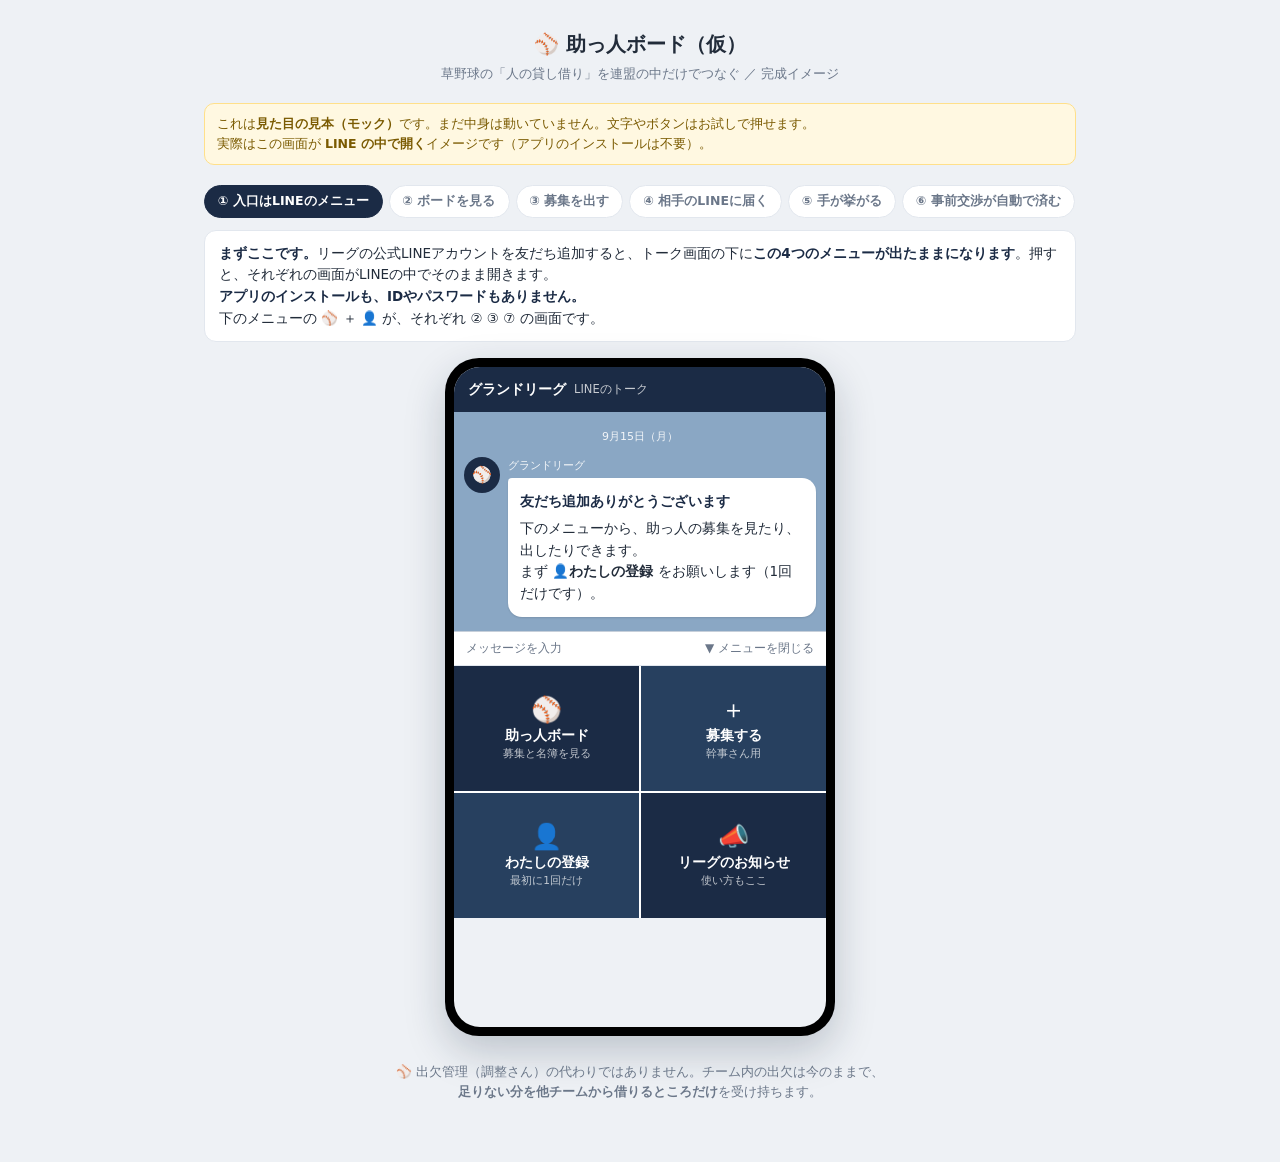
==== index.html @ d56598b9 "グランドリーグの規約と実情に合わせて全面改訂 - 守備位置をファースト・サード・レフト・ライトの4つに限定（規約 第14条）   ※ 従来は「捕手を募集」を主役にしており規約違反の例だった - 募集人" ====
<!DOCTYPE html>
<html lang="ja">
<head>
<meta charset="utf-8">
<meta name="viewport" content="width=device-width,initial-scale=1">
<title>助っ人ボード（仮）完成イメージ</title>
<style>
:root{
  --line:#06C755;
  --navy:#1b2b45;
  --ink:#222c3a;
  --sub:#6b7789;
  --bg:#eef1f5;
  --card:#ffffff;
  --edge:#e2e7ee;
  --hot:#e8590c;
  --soft:#f7f9fc;
}
*{box-sizing:border-box;-webkit-tap-highlight-color:transparent}
body{
  margin:0;background:var(--bg);color:var(--ink);
  font-family:system-ui,-apple-system,"Hiragino Kaku Gothic ProN","Yu Gothic",Meiryo,sans-serif;
  line-height:1.6;
}

/* ===== ページ枠 ===== */
.page{max-width:900px;margin:0 auto;padding:20px 14px 60px}
.head{text-align:center;margin:8px 0 18px}
.head h1{font-size:20px;margin:0 0 4px}
.head p{margin:0;font-size:13px;color:var(--sub)}
.note{
  background:#fff8e1;border:1px solid #ffe08a;border-radius:10px;
  padding:10px 12px;font-size:12.5px;color:#7a5a00;margin:0 0 18px
}

/* ===== 場面の切り替え ===== */
.steps{display:flex;gap:6px;overflow-x:auto;padding:2px 0 12px;scrollbar-width:none}
.steps::-webkit-scrollbar{display:none}
.step{
  flex:0 0 auto;border:1px solid var(--edge);background:#fff;color:var(--sub);
  border-radius:999px;padding:7px 13px;font-size:12.5px;font-weight:600;
  cursor:pointer;white-space:nowrap;font-family:inherit
}
.step.on{background:var(--navy);border-color:var(--navy);color:#fff}
.caption{
  background:#fff;border:1px solid var(--edge);border-radius:12px;
  padding:12px 14px;font-size:13.5px;margin:0 0 16px
}
.caption b{color:var(--navy)}

/* ===== スマホ枠 ===== */
.phone{
  width:100%;max-width:390px;margin:0 auto;background:#000;
  border-radius:34px;padding:9px;box-shadow:0 16px 40px rgba(20,35,60,.22)
}
.screen{
  background:var(--bg);border-radius:26px;overflow:hidden;
  height:660px;display:flex;flex-direction:column;position:relative
}
.bar{
  background:var(--navy);color:#fff;padding:11px 14px;
  font-size:14px;font-weight:700;display:flex;align-items:center;gap:8px;flex:0 0 auto
}
.bar small{font-weight:400;opacity:.75;font-size:11.5px}
.bar .xbtn{
  margin-left:auto;background:transparent;border:none;color:#fff;opacity:.85;
  font-size:17px;line-height:1;font-family:inherit;cursor:pointer;padding:2px 0 2px 6px
}
.body{flex:1;overflow-y:auto;padding:12px 12px 24px}
.panel{display:none}
.panel.on{display:block}

/* ===== 部品 ===== */
.sec{font-size:12.5px;font-weight:700;color:var(--sub);margin:16px 2px 8px;display:flex;align-items:center;gap:6px}
.sec:first-child{margin-top:2px}
.c{background:var(--card);border:1px solid var(--edge);border-radius:14px;padding:13px;margin-bottom:10px}
.c.done{opacity:.55}
.when{font-size:15px;font-weight:700;color:var(--navy)}
.where{font-size:12.5px;color:var(--sub);margin-top:1px}
.team{font-size:13.5px;font-weight:700;margin-top:8px}
.need{font-size:13px;margin-top:3px}
.need b{color:var(--hot)}
.meta{font-size:12px;color:var(--sub);margin-top:4px}
.say{font-size:12.5px;background:var(--soft);border-radius:8px;padding:7px 9px;margin-top:8px;color:#465264}
.row{display:flex;gap:7px;margin-top:11px}
.btn{
  flex:1;border:none;border-radius:10px;padding:10px;font-size:13.5px;font-weight:700;
  font-family:inherit;cursor:pointer;background:var(--line);color:#fff
}
.btn.ghost{background:#fff;border:1px solid var(--edge);color:var(--sub)}
.btn.navy{background:var(--navy);color:#fff}
.btn.wide{width:100%;flex:none}
.btn:disabled{background:#dfe4eb;color:#8c97a8;cursor:default}
.tag{
  display:inline-block;font-size:11px;font-weight:700;border-radius:999px;
  padding:2px 9px;background:#fdf0e6;color:var(--hot)
}
.tag.gray{background:#eceff3;color:var(--sub)}

/* 人のカード */
.p{display:flex;gap:10px;align-items:flex-start;background:var(--card);border:1px solid var(--edge);border-radius:14px;padding:12px;margin-bottom:8px}
.ico{flex:0 0 38px;height:38px;border-radius:50%;background:#dde4ee;color:var(--navy);display:flex;align-items:center;justify-content:center;font-size:15px;font-weight:700}
.pinfo{flex:1;min-width:0}
.pname{font-size:14px;font-weight:700}
.pname span{font-size:11.5px;font-weight:400;color:var(--sub);margin-left:5px}
.pspec{font-size:12px;color:var(--sub);margin-top:2px}
.pfree{font-size:12.5px;margin-top:6px;display:flex;align-items:center;gap:8px;flex-wrap:wrap}
.ok{color:#14803c;font-weight:700}
.ng{color:#c0392b;font-weight:700}
.un{color:var(--sub)}
.mini{border:1px solid var(--edge);background:#fff;border-radius:8px;padding:5px 10px;font-size:12px;font-weight:700;color:var(--navy);font-family:inherit;cursor:pointer}
.badge{font-size:11px;background:#eef6ff;color:#1c5fa8;border-radius:999px;padding:2px 8px;font-weight:700}

/* フォーム */
.f{background:var(--card);border:1px solid var(--edge);border-radius:14px;padding:14px;margin-bottom:10px}
.lab{font-size:12px;font-weight:700;color:var(--sub);margin:12px 0 5px}
.lab:first-child{margin-top:0}
select,input[type=text]{
  width:100%;padding:9px 10px;border:1px solid var(--edge);border-radius:9px;
  font-size:14px;font-family:inherit;background:#fff;color:var(--ink)
}
.chips{display:flex;flex-wrap:wrap;gap:6px}
.chip{
  border:1px solid var(--edge);background:#fff;border-radius:999px;padding:6px 12px;
  font-size:12.5px;font-family:inherit;cursor:pointer;color:var(--sub);font-weight:600
}
.chip.on{background:#e7f7ee;border-color:var(--line);color:#0a7a3d}
.two{display:flex;gap:8px}
.two>div{flex:1}
.hint{
  background:#e7f7ee;border:1px solid #b6e6cc;border-radius:10px;
  padding:11px 12px;font-size:13px;text-align:center;font-weight:700;color:#0a7a3d;margin-bottom:10px
}
.hint.warn{background:#fff1f0;border-color:#f5c2c0;color:#b0342f}

/* LINEトーク風 */
.talk{background:#8aa7c4;min-height:100%;padding:12px 10px}
.tday{text-align:center;font-size:11px;color:#fff;opacity:.9;margin:4px 0 12px}
.msg{display:flex;gap:8px;margin-bottom:14px;align-items:flex-start}
.msg>div:not(.oa):not(.bub){flex:1;min-width:0}
.oa{flex:0 0 36px;height:36px;border-radius:50%;background:var(--navy);color:#fff;display:flex;align-items:center;justify-content:center;font-size:16px}
.bub{
  background:#fff;border-radius:4px 14px 14px 14px;padding:12px;max-width:100%;
  font-size:13.5px;box-shadow:0 1px 2px rgba(0,0,0,.12)
}
.me .bub{max-width:72%}
.bub .bt{font-weight:700;color:var(--navy);font-size:14px;margin-bottom:6px}
.bub .bl{font-size:12.5px;color:#556}
.bub hr{border:none;border-top:1px solid var(--edge);margin:10px -12px}
.bub .acts{display:flex;gap:6px}
.bub .acts button{
  flex:1;border:1px solid var(--edge);background:#fff;border-radius:8px;padding:8px 4px;
  font-size:12px;font-weight:700;color:var(--line);font-family:inherit;cursor:pointer;
  white-space:nowrap
}
.sender{font-size:11px;color:#fff;opacity:.9;margin-bottom:3px}
.me{justify-content:flex-end}
.me .bub{background:#8de055;border-radius:14px 4px 14px 14px}

/* LINEのメニュー（リッチメニュー） */
.rmwrap{display:flex;flex-direction:column;min-height:100%}
.rmwrap .top{flex:1;padding:12px 10px 0}
.rm{flex:0 0 auto;background:#fff;border-top:1px solid #c6cfda}
.rmbar{display:flex;align-items:center;gap:8px;padding:7px 12px;font-size:12px;color:var(--sub);border-bottom:1px solid var(--edge)}
.rmbar b{flex:1;font-weight:400}
.rmgrid{display:grid;grid-template-columns:1fr 1fr;height:252px;gap:2px;background:#fff}
.rmc{
  background:var(--navy);color:#fff;border:none;cursor:pointer;font-family:inherit;
  display:flex;flex-direction:column;align-items:center;justify-content:center;gap:2px
}
.rmc:nth-child(2),.rmc:nth-child(3){background:#27405f}
.rmc .e{font-size:25px;line-height:1.2}
.rmc b{font-size:13.5px}
.rmc small{font-size:10.5px;opacity:.72}

/* 確定カード */
.fix{background:#fff;border:2px solid var(--line);border-radius:14px;padding:14px;margin-bottom:10px}
.fix .ft{font-size:14px;font-weight:700;color:#0a7a3d;margin-bottom:8px}
.kv{display:flex;font-size:13px;padding:5px 0;border-top:1px solid var(--edge)}
.kv:first-of-type{border-top:none}
.kv b{flex:0 0 78px;color:var(--sub);font-weight:600;font-size:12.5px}

.foot{max-width:640px;margin:26px auto 0;font-size:12.5px;color:var(--sub);text-align:center}

/* ===== 画像書き出し用（?flat=1&s=N） ===== */
body.flat .steps,body.flat .note{display:none}
body.flat .page{max-width:440px;padding:16px 14px 18px}
body.flat .head{margin:0 0 12px}
body.flat .head h1{font-size:18px}
body.flat .screen{height:auto}
body.flat .body{overflow:visible}
body.flat .talk{min-height:560px}
body.flat .caption{margin-bottom:14px}
body.flat .foot{margin-top:18px;font-size:11.5px}
.shotttl{
  font-size:15px;font-weight:700;color:var(--navy);
  margin:0 0 8px;display:flex;align-items:center;justify-content:space-between;gap:8px
}
.shotttl span{font-size:11.5px;font-weight:600;color:var(--sub);white-space:nowrap}
.shot{margin:0 0 30px}

/* ===== PDF用（?flat=1&all=1 を印刷） ===== */
@media print{
  @page{size:134mm 545mm;margin:7mm}
  body{background:#fff}
  .steps,.note{display:none}
  .shot{margin:0;page-break-after:always;break-after:page}
  .shot:last-child{page-break-after:auto;break-after:auto}
  .phone{box-shadow:none}
}
</style>
</head>
<body>
<div class="page">

  <div class="head">
    <h1>⚾ 助っ人ボード（仮）</h1>
    <p>草野球の「人の貸し借り」を連盟の中だけでつなぐ ／ 完成イメージ</p>
  </div>

  <div class="note">
    これは<b>見た目の見本（モック）</b>です。まだ中身は動いていません。文字やボタンはお試しで押せます。<br>
    実際はこの画面が <b>LINE の中で開く</b>イメージです（アプリのインストールは不要）。
  </div>

  <div class="steps" id="steps"></div>
  <div class="caption" id="caption"></div>

  <div class="phone">
    <div class="screen">
      <div class="bar" id="bar"></div>
      <div class="body" id="body">

        <!-- ===== 入口＝公式アカウントのメニュー ===== -->
        <div class="panel" id="p-menu">
          <div class="talk rmwrap" style="padding:0">
            <div class="top">
              <div class="tday">9月15日（月）</div>
              <div class="msg">
                <div class="oa">⚾</div>
                <div>
                  <div class="sender">グランドリーグ</div>
                  <div class="bub">
                    <div class="bt">友だち追加ありがとうございます</div>
                    <div>下のメニューから、助っ人の募集を見たり、出したりできます。<br>
                    まず <b>👤わたしの登録</b> をお願いします（1回だけです）。</div>
                  </div>
                </div>
              </div>
            </div>
            <div class="rm">
              <div class="rmbar"><b>メッセージを入力</b><span>▼ メニューを閉じる</span></div>
              <div class="rmgrid">
                <button class="rmc" onclick="show(1)">
                  <span class="e">⚾</span><b>助っ人ボード</b><small>募集と名簿を見る</small>
                </button>
                <button class="rmc" onclick="show(2)">
                  <span class="e">＋</span><b>募集する</b><small>幹事さん用</small>
                </button>
                <button class="rmc" onclick="show(6)">
                  <span class="e">👤</span><b>わたしの登録</b><small>最初に1回だけ</small>
                </button>
                <button class="rmc" onclick="alert('（見本）リーグからのお知らせや使い方が開きます')">
                  <span class="e">📣</span><b>リーグのお知らせ</b><small>使い方もここ</small>
                </button>
              </div>
            </div>
          </div>
        </div>

        <!-- ===== 相手のLINEに届く ===== -->
        <div class="panel" id="p-notify">
          <div class="talk">
            <div class="tday">9月17日（水）</div>

            <div class="msg">
              <div class="oa">⚾</div>
              <div>
                <div class="sender">グランドリーグ</div>
                <div class="bub">
                  <div class="bt">助っ人の募集が届きました</div>
                  <div>9/20(日) 9:00 ／ 竜王公園<br>
                  <b>かもめクラブ</b> が あと2人<br>
                  守備位置：サード・ライト</div>
                  <div class="bl" style="margin-top:6px">参加費なし／道具お貸しします<br>この日、西風ベアーズは試合がありません</div>
                  <hr>
                  <div class="acts">
                    <button onclick="raise(this)">行けます</button>
                    <button onclick="reject(this)">その日は無理</button>
                  </div>
                </div>
              </div>
            </div>

            <div class="msg me">
              <div class="bub">行けます！</div>
            </div>

            <div class="msg">
              <div class="oa">⚾</div>
              <div>
                <div class="sender">グランドリーグ</div>
                <div class="bub">
                  <div class="bt">✅ 出番が決まりました</div>
                  <div>9/20(日) かもめクラブ<br>集合 8:30 ／ 竜王公園<br>守備位置：サード</div>
                  <div class="bl" style="margin-top:6px">連絡先：かもめクラブ 田中さん<br>090-xxxx-xxxx</div>
                  <div class="bl" style="margin-top:6px">※ 所属チーム（西風ベアーズ）の代表にも、事前交渉の連絡が届いています</div>
                </div>
              </div>
            </div>

          </div>
        </div>

        <!-- ===== ② ボードを見る ===== -->
        <div class="panel" id="p-board">
          <div class="sec">🔴 いま募集中（3件）</div>

          <div class="c">
            <div class="when">9/20(日) 9:00 <span style="font-size:12px;color:var(--sub);font-weight:400">集合 8:30</span></div>
            <div class="where">竜王公園</div>
            <div class="team">かもめクラブ</div>
            <div class="need">あと <b>2人</b> サード ・ ライト</div>
            <div class="meta">参加費なし ／ 道具お貸しします ／ 誰でも歓迎</div>
            <div class="say">「初心者歓迎です、わいわい楽しくやってます」</div>
            <div class="row">
              <button class="btn" onclick="raise(this)">行けます</button>
              <button class="btn ghost" onclick="reject(this)">無理です</button>
            </div>
          </div>

          <div class="c">
            <div class="when">9/21(月祝) 13:00 <span style="font-size:12px;color:var(--sub);font-weight:400">集合 12:30</span></div>
            <div class="where">中電南原研修センター野球場</div>
            <div class="team">宇品ウィンズ</div>
            <div class="need">あと <b>1人</b> ファースト</div>
            <div class="meta">参加費 500円（球代） ／ 道具はご持参ください</div>
            <div class="row">
              <button class="btn" onclick="raise(this)">行けます</button>
              <button class="btn ghost" onclick="reject(this)">無理です</button>
            </div>
          </div>

          <div class="c done">
            <div class="when">9/27(土) 10:00</div>
            <div class="where">サンブレイズボールパーク</div>
            <div class="team">安佐クラブ <span class="tag gray">集まりました</span></div>
          </div>

          <div class="sec">📅 9/20(日) のリーグ日程</div>
          <div class="c" style="padding:12px">
            <div style="display:flex;gap:8px;text-align:center">
              <div style="flex:1">
                <div style="font-size:22px;font-weight:700;color:var(--sub)">8</div>
                <div style="font-size:11.5px;color:var(--sub)">試合があるチーム</div>
              </div>
              <div style="flex:1;border-left:1px solid var(--edge)">
                <div style="font-size:22px;font-weight:700;color:#14803c">40</div>
                <div style="font-size:11.5px;color:var(--sub)">試合が無いチーム</div>
              </div>
            </div>
            <div style="font-size:12px;color:var(--sub);margin-top:9px;padding-top:9px;border-top:1px solid var(--edge)">
              リーグの日程表から自動で出しています（誰も入力していません）。<br>
              <b>試合が無いチームの選手に優先して通知されます。</b>
            </div>
          </div>

          <div class="sec">👥 助っ人OKの人（8人）</div>
          <div class="c" style="padding:11px">
            <div class="two" style="gap:6px">
              <div>
                <select id="fDate" onchange="drawPeople()">
                  <option value="2026-09-20">9/20(日) で絞る</option>
                  <option value="2026-09-21">9/21(月祝) で絞る</option>
                  <option value="">日にちで絞らない</option>
                </select>
              </div>
              <div>
                <select id="fPos" onchange="drawPeople()">
                  <option value="">守備位置</option>
                  <option>ファースト</option><option>サード</option>
                  <option>レフト</option><option>ライト</option>
                </select>
              </div>
            </div>
            <div style="margin-top:6px">
              <select id="fArea" onchange="drawPeople()">
                <option value="">エリアで絞らない</option>
                <option>広島市内</option><option>東広島</option><option>北広島</option>
              </select>
            </div>
          </div>
          <div id="people"></div>
        </div>

        <!-- ===== ③ 募集を出す ===== -->
        <div class="panel" id="p-new">
          <div class="f">
            <div class="lab">日にち</div>
            <select id="nDate" onchange="countTargets()">
              <option value="2026-09-20">9/20(日)</option>
              <option value="2026-09-21">9/21(月祝)</option>
              <option value="2026-09-26">9/26(土)</option>
            </select>
            <div class="two">
              <div><div class="lab">試合開始</div><select><option>9:00</option><option>13:00</option></select></div>
              <div><div class="lab">集合</div><select><option>8:30</option><option>12:30</option></select></div>
            </div>
            <div class="lab">場所</div>
            <input type="text" value="竜王公園">
            <div class="lab">何人ほしい　<span style="color:var(--hot)">※同時出場は最大4名（規約 第15条）</span></div>
            <select><option>1人</option><option selected>2人</option><option>3人</option><option>4人</option></select>

            <div class="lab">ほしい守備位置　<span style="color:var(--hot)">※助っ人はこの4つだけ（規約 第14条）</span></div>
            <div class="chips" id="nPos">
              <button class="chip on" data-v="どこでも" onclick="tog(this)">この4つならどこでも</button>
              <button class="chip on" data-v="サード" onclick="tog(this)">サード</button>
              <button class="chip on" data-v="ライト" onclick="tog(this)">ライト</button>
              <button class="chip" data-v="ファースト" onclick="tog(this)">ファースト</button>
              <button class="chip" data-v="レフト" onclick="tog(this)">レフト</button>
            </div>
            <div style="font-size:11.5px;color:var(--sub);margin-top:6px">
              投手・捕手・セカンド・ショート・センターは、助っ人が就けないため選べません。
            </div>

            <div class="lab">レベル</div>
            <div class="chips" id="nLv">
              <button class="chip on" data-v="誰でも" onclick="one(this)">誰でも歓迎</button>
              <button class="chip" data-v="経験者" onclick="one(this)">経験者がいい</button>
            </div>

            <div class="lab">来てほしいエリア</div>
            <div class="chips" id="nArea">
              <button class="chip on" data-v="広島市内" onclick="tog(this)">広島市内</button>
              <button class="chip" data-v="東広島" onclick="tog(this)">東広島</button>
              <button class="chip" data-v="北広島" onclick="tog(this)">北広島</button>
            </div>

            <div class="lab">参加費</div>
            <div class="chips">
              <button class="chip on" onclick="one(this)">なし</button>
              <button class="chip" onclick="one(this)">500円</button>
              <button class="chip" onclick="one(this)">1,000円</button>
            </div>

            <div class="lab">道具</div>
            <div class="chips">
              <button class="chip on" onclick="one(this)">お貸しできます</button>
              <button class="chip" onclick="one(this)">ご持参ください</button>
            </div>

            <div class="lab">ひとこと（任意）</div>
            <input type="text" value="初心者歓迎です、わいわい楽しくやってます">
          </div>

          <div class="hint" id="targets">この条件に合う 6人 に通知されます</div>
          <div style="font-size:11.5px;color:var(--sub);text-align:center;margin:-4px 0 10px">
            リーグ日程表を見て、<b>その日に自分のチームの試合がある人は自動で除いています</b>
          </div>
          <button class="btn navy wide" onclick="alert('（見本）ここで募集が出て、条件に合う人にLINEが届きます')">この内容で募集する</button>
        </div>

        <!-- ===== ④ 手が挙がる ===== -->
        <div class="panel" id="p-manage">
          <div class="c">
            <div class="when">9/20(日) 9:00</div>
            <div class="where">竜王公園 ／ 集合 8:30</div>
            <div class="team">かもめクラブ <span class="tag">あと1人</span></div>
            <div class="meta">水 20:00 に募集 ／ 6人に通知 → 手が挙がった 2人・無理 1人</div>
          </div>

          <div class="c" style="padding:12px">
            <div style="font-size:12.5px;font-weight:700;margin-bottom:8px">規約の上限（第13条）</div>
            <div style="display:flex;gap:8px;text-align:center">
              <div style="flex:1">
                <div style="font-size:19px;font-weight:700;color:var(--navy)">1 <span style="font-size:12px;color:var(--sub)">/ 4名</span></div>
                <div style="font-size:11px;color:var(--sub)">リーグ内の選手</div>
              </div>
              <div style="flex:1;border-left:1px solid var(--edge)">
                <div style="font-size:19px;font-weight:700;color:var(--navy)">0 <span style="font-size:12px;color:var(--sub)">/ 2名</span></div>
                <div style="font-size:11px;color:var(--sub)">リーグ外の人</div>
              </div>
            </div>
          </div>

          <div class="sec">✋ 手が挙がった人</div>

          <div class="p">
            <div class="ico" style="background:#d6f2e0;color:#0a7a3d">✓</div>
            <div class="pinfo">
              <div class="pname">ゴロー <span>西風ベアーズ 所属</span></div>
              <div class="pspec">ファースト・サード ／ 経験者 ／ 広島市内</div>
              <div class="pfree"><span class="badge">助っ人 5回</span><span class="ok">確定しました</span></div>
              <div style="font-size:11.5px;color:#0a7a3d;margin-top:5px">
                西風ベアーズの代表に事前交渉の連絡ずみ → <b>了解</b>
              </div>
            </div>
          </div>

          <div class="p">
            <div class="ico">マ</div>
            <div class="pinfo">
              <div class="pname">マツ <span>無所属（リーグ外）</span></div>
              <div class="pspec">レフト ／ 初心者 ／ 広島市内のみ</div>
              <div class="pfree"><span class="badge">助っ人 1回</span></div>
              <div style="font-size:11.5px;color:var(--sub);margin-top:5px">
                リーグ外の人なので、事前交渉は要りません
              </div>
              <div class="row">
                <button class="btn" onclick="ask(this)">この人にお願いする</button>
                <button class="btn ghost" style="flex:0 0 90px" onclick="pass(this)">見送る</button>
              </div>
            </div>
          </div>

          <div class="sec">試合のあとに</div>
          <div class="c">
            <div style="font-size:13px;color:var(--sub)">来てくれた人に「ありがとう」を記録します。この回数がその人のカードに出ます。</div>
            <div class="row">
              <button class="btn navy" onclick="alert('（見本）ゴローさんの助っ人回数が 6回 になります')">来てくれました</button>
              <button class="btn ghost" style="flex:0 0 110px">来なかった</button>
            </div>
          </div>

          <button class="btn ghost wide" style="margin-top:6px">募集を締める</button>
        </div>

        <!-- ===== 事前交渉が自動で済む（所属チーム代表のLINE） ===== -->
        <div class="panel" id="p-relay">
          <div class="talk">
            <div class="tday">9月18日（木）　— 西風ベアーズ 代表の画面 —</div>

            <div class="msg">
              <div class="oa">⚾</div>
              <div>
                <div class="sender">グランドリーグ</div>
                <div class="bub">
                  <div class="bt">事前交渉のお知らせ</div>
                  <div>お宅の <b>ゴロー</b> さんに、助っ人の依頼が入りました。</div>
                  <hr>
                  <div class="bl">
                    依頼したチーム：<b>かもめクラブ</b><br>
                    試合：9/20(日) 9:00 ／ 竜王公園<br>
                    守備位置：サード<br>
                    本人：<b>承諾ずみ</b>
                  </div>
                  <hr>
                  <div class="bl">この日、西風ベアーズは試合がありません（リーグ日程表より）。<br>
                  規約 第13条の事前交渉として記録します。</div>
                  <div class="acts" style="margin-top:10px">
                    <button onclick="raise(this)">了解しました</button>
                    <button onclick="reject(this)">待ってほしい</button>
                  </div>
                </div>
              </div>
            </div>

            <div class="msg me">
              <div class="bub">了解です、よろしくお願いします</div>
            </div>

            <div class="msg">
              <div class="oa">⚾</div>
              <div>
                <div class="sender">グランドリーグ</div>
                <div class="bub">
                  <div class="bt">記録しました</div>
                  <div class="bl">かもめクラブの代表にも「西風ベアーズ 了解」が届きます。<br>
                  電話や個別LINEでのやりとりは要りません。</div>
                </div>
              </div>
            </div>

          </div>
        </div>

        <!-- ===== 自分のカード ===== -->
        <div class="panel" id="p-me">
          <div class="f">
            <div style="font-size:12.5px;font-weight:700;margin-bottom:9px">
              リーグの登録名簿から、あなたを選んでください
            </div>
            <div class="lab">所属チーム</div>
            <select>
              <option>かもめクラブ</option>
              <option selected>西風ベアーズ</option>
              <option>宇品ウィンズ</option>
              <option>安佐クラブ</option>
              <option>…（リーグ加盟47チーム）</option>
            </select>
            <div class="lab">あなたの名前</div>
            <select>
              <option selected>ゴロー（背番号 7）</option>
              <option>…（このチームの登録選手 22人）</option>
            </select>
            <div style="font-size:11.5px;color:var(--sub);margin-top:7px">
              リーグの<b>支配下登録リスト（47チーム・1,023人）</b>から自動で並びます。
              自分で打ち込む必要はありません。
            </div>
            <div class="row" style="margin-top:10px">
              <button class="btn ghost" style="font-size:12px" onclick="alert('（見本）リーグに登録が無い方・無所属の方の登録画面が開きます')">名簿に無い・無所属</button>
              <button class="btn ghost" style="font-size:12px" onclick="alert('（見本）チームの新規登録を申請します。リーグ代表が承認すると、あなたがそのチームの代表になります')">＋ チームを新しく登録</button>
            </div>
          </div>

          <div class="f">
            <div class="lab">呼ばれ方（本名でなくてOK）</div>
            <input type="text" value="ゴロー">
            <div class="lab">助っ人でできる守備位置　<span style="color:var(--hot)">※この4つだけ（規約 第14条）</span></div>
            <div class="chips">
              <button class="chip on" onclick="tog(this)">ファースト</button>
              <button class="chip on" onclick="tog(this)">サード</button>
              <button class="chip" onclick="tog(this)">レフト</button>
              <button class="chip" onclick="tog(this)">ライト</button>
            </div>
            <div style="font-size:11.5px;color:var(--sub);margin-top:6px">
              普段どこを守っていても、助っ人ではこの4つしか就けません。
            </div>
            <div class="lab">レベル</div>
            <div class="chips">
              <button class="chip" onclick="one(this)">初心者</button>
              <button class="chip on" onclick="one(this)">経験者</button>
            </div>
            <div class="lab">行けるエリア</div>
            <div class="chips">
              <button class="chip on" onclick="tog(this)">広島市内</button>
              <button class="chip on" onclick="tog(this)">東広島</button>
              <button class="chip" onclick="tog(this)">北広島</button>
            </div>
            <div class="lab">だいたい出られる日</div>
            <div class="chips">
              <button class="chip on" onclick="tog(this)">土</button>
              <button class="chip on" onclick="tog(this)">日祝</button>
              <button class="chip" onclick="tog(this)">平日の夜</button>
            </div>
          </div>

          <div class="f">
            <div style="display:flex;justify-content:space-between;align-items:center;font-size:13.5px;font-weight:700">
              <span>🔔 条件に合う募集だけ通知</span>
              <button class="mini" onclick="sw(this)">ON</button>
            </div>
            <div style="font-size:12px;color:var(--sub);margin-top:4px">全部の募集は飛んできません。上の条件に合うものだけ。</div>
            <div style="display:flex;justify-content:space-between;align-items:center;font-size:13.5px;font-weight:700;margin-top:14px;padding-top:12px;border-top:1px solid var(--edge)">
              <span>😴 しばらく休む</span>
              <button class="mini" onclick="sw(this)">OFF</button>
            </div>
            <div style="font-size:12px;color:var(--sub);margin-top:4px">忙しい時期は止められます。名簿からは消えません。</div>
          </div>

          <div class="c">
            <div style="font-size:13px;font-weight:700;margin-bottom:6px">これまでの助っ人</div>
            <div style="font-size:13px;color:var(--sub)">5回（かもめクラブ3回・宇品ウィンズ2回）</div>
          </div>
        </div>

      </div>
    </div>
  </div>

  <div class="foot">
    ⚾ 出欠管理（調整さん）の代わりではありません。チーム内の出欠は今のままで、<br>
    <b>足りない分を他チームから借りるところだけ</b>を受け持ちます。
  </div>
</div>

<script>
/* ===== 場面 ===== */
const SCENES=[
  {id:'p-menu',chip:'① 入口はLINEのメニュー',bar:'グランドリーグ',sub:'LINEのトーク',full:true,
   cap:'<b>まずここです。</b>リーグの公式LINEアカウントを友だち追加すると、トーク画面の下に<b>この4つのメニューが出たままになります</b>。押すと、それぞれの画面がLINEの中でそのまま開きます。<br><b>アプリのインストールも、IDやパスワードもありません。</b><br>下のメニューの ⚾ ＋ 👤 が、それぞれ ② ③ ⑦ の画面です。'},
  {id:'p-board',chip:'② ボードを見る',bar:'⚾ 助っ人ボード',sub:'グランドリーグ',
   cap:'メニューの <b>⚾助っ人ボード</b> を押すとこれ。<b>上＝いま人が足りない試合。中＝リーグの日程表から自動で出した「その日、試合が無いチーム」。下＝助っ人をやってもいい人の名簿。</b><br>🟢は「その日は空いてます」（④の通知に答えた結果が自動で入ります）。<b>🔵は日程表から自動で分かる「自分のチームの試合日」</b>＝声をかけても来られない人です。<b>この2つは誰も入力していません。</b><br>右上の ✕ でトーク画面に戻ります。'},
  {id:'p-new',chip:'③ 募集を出す',bar:'＋ 助っ人を募集する',sub:'かもめクラブ',
   cap:'メニューの <b>＋募集する</b> を押すとこれ。<b>チーム代表が使う画面です。</b><br>⚠️ <b>守備位置は規約どおり ファースト・サード・レフト・ライト の4つだけ</b>（第14条）、<b>人数は最大4人</b>（第15条）に制限しました。<b>規約違反の募集は出せません。</b><br>条件を選ぶと下に「<b>何人に通知されます</b>」と出ます（エリアや守備位置を触ってみてください）。'},
  {id:'p-notify',chip:'④ 相手のLINEに届く',bar:'グランドリーグ',sub:'LINEのトーク',full:true,
   cap:'③で募集を出すと、<b>条件に合う人にだけ</b>この案内が届きます。全員には飛びません。<b>「行けます」を押すだけで返事が終わり</b>、画面を開く必要さえありません。'},
  {id:'p-manage',chip:'⑤ 手が挙がる',bar:'9/20(日) の募集',sub:'かもめクラブ',
   cap:'<b>来た順に自動で確定はしません。</b>代表が選びます。<b>規約の上限（リーグ内の選手は4名まで／リーグ外の人は2名まで・第13条）を画面が数えている</b>ので、うっかり違反できません。<b>連絡先は確定した後にだけ、お互いに出ます。</b>'},
  {id:'p-relay',chip:'⑥ 事前交渉が自動で済む',bar:'グランドリーグ',sub:'LINEのトーク',full:true,
   cap:'<b>ここがこのアプリの核です。</b>規約第13条の補足で、リーグ内の選手を借りるときは<b>「必ず事前交渉」</b>が義務。いまは知り合いを通じた個別LINEでやっている部分です。<br>助っ人が確定すると、<b>その選手の所属チーム代表にも自動で連絡が飛び、記録が残ります</b>。<b>人脈が無くても、規約どおりに借りられるようになります。</b>'},
  {id:'p-me',chip:'⑦ 自分の登録',bar:'👤 わたしの助っ人カード',sub:'たけし',
   cap:'メニューの <b>👤わたしの登録</b> を押すとこれ。<b>選手側の作業はこれ1回だけ。</b>毎週スケジュールを入れる作業はありません。「しばらく休む」で通知を止められるので、抜けずに残ってもらえます。'}
];

const stepsEl=document.getElementById('steps');
SCENES.forEach((s,i)=>{
  const b=document.createElement('button');
  b.className='step'+(i===0?' on':''); b.textContent=s.chip;
  b.onclick=()=>show(i); stepsEl.appendChild(b);
});
function show(i){
  document.querySelectorAll('.step').forEach((b,j)=>b.classList.toggle('on',i===j));
  document.querySelectorAll('.panel').forEach(p=>p.classList.remove('on'));
  document.getElementById(SCENES[i].id).classList.add('on');
  document.getElementById('bar').innerHTML=SCENES[i].bar+' <small>'+SCENES[i].sub+'</small>'
    +(SCENES[i].full?'':'<button class="xbtn" onclick="show(0)" title="トーク画面に戻る">✕</button>');
  document.getElementById('caption').innerHTML=SCENES[i].cap;
  document.getElementById('body').scrollTop=0;
  document.getElementById('body').style.padding=SCENES[i].full?'0':'12px 12px 24px';
}

/* ===== 見本の選手 ===== */
const DOW={'2026-09-20':'日祝','2026-09-21':'日祝','2026-09-26':'土'};

/* リーグ日程表から取り込んだ「その日に試合があるチーム」（誰も入力しない） */
const BUSY={
  '2026-09-20':['宇品ウィンズ','安佐クラブ'],
  '2026-09-21':['かもめクラブ','西風ベアーズ'],
  '2026-09-26':['安佐クラブ']
};

const PLAYERS=[
  {n:'たけし',t:'かもめクラブ', pos:['サード','ライト'],      lv:'経験者',ar:['広島市内','東広島'],        dw:['土','日祝'],          cnt:3,ans:{'2026-09-20':'ok'}},
  {n:'ゴロー', t:'西風ベアーズ', pos:['ファースト','サード'],  lv:'経験者',ar:['広島市内','東広島','北広島'],dw:['土','日祝'],          cnt:5,ans:{'2026-09-20':'ok'}},
  {n:'マツ',  t:'',            pos:['レフト'],              lv:'初心者',ar:['広島市内'],                dw:['日祝'],              cnt:1,ans:{}},
  {n:'ユウ',  t:'宇品ウィンズ', pos:['サード','ファースト'],  lv:'経験者',ar:['広島市内'],                dw:['日祝'],              cnt:2,ans:{}},
  {n:'ヤス',  t:'',            pos:['ファースト','サード'],  lv:'経験者',ar:['広島市内'],                dw:['土','日祝','平日の夜'],cnt:8,ans:{}},
  {n:'しんじ',t:'かもめクラブ', pos:['ライト'],              lv:'経験者',ar:['広島市内','北広島'],        dw:['土','日祝'],          cnt:0,ans:{'2026-09-20':'ng'}},
  {n:'ケン',  t:'安佐クラブ',   pos:['どこでも'],            lv:'初心者',ar:['東広島'],                  dw:['土'],                cnt:1,ans:{}},
  {n:'タカ',  t:'',            pos:['どこでも'],            lv:'初心者',ar:['広島市内','東広島'],        dw:['日祝'],              cnt:4,ans:{}}
];
const busyOn=(d,t)=> !!(d && t && (BUSY[d]||[]).includes(t));

function drawPeople(){
  const d=document.getElementById('fDate').value;
  const p=document.getElementById('fPos').value;
  const a=document.getElementById('fArea').value;
  const list=PLAYERS.filter(x=>
    (!p || x.pos.includes(p) || x.pos.includes('どこでも')) &&
    (!a || x.ar.includes(a)) &&
    (!d || x.dw.includes(DOW[d]))
  );
  const box=document.getElementById('people');
  if(!list.length){ box.innerHTML='<div class="c" style="text-align:center;color:var(--sub);font-size:13px">この条件に合う人はいません</div>'; return; }
  box.innerHTML=list.map(x=>{
    const busy=busyOn(d,x.t);
    const st=busy?'busy':(d?(x.ans[d]||'un'):'un');
    const label={
      ok:'<span class="ok">🟢 空いてます</span>',
      ng:'<span class="ng">🔴 予定あり</span>',
      busy:'<span style="color:#1c5fa8;font-weight:700">🔵 自分のチームの試合日</span>',
      un:'<span class="un">⚪ 未回答</span>'
    }[st];
    const call=(st==='ng'||st==='busy')?''
      :'<button class="mini" onclick="alert(\'（見本）'+x.n+'さんに「◯日の試合、来てもらえませんか」と声をかけます\')">声をかける</button>';
    const cnt=x.cnt?'<span class="badge">助っ人 '+x.cnt+'回</span>':'';
    const team=x.t?x.t+' 所属':'無所属（リーグ外）';
    const note=busy?'<div style="font-size:11.5px;color:#1c5fa8;margin-top:4px">リーグ日程表より（'+x.t+'に試合あり）</div>':'';
    return '<div class="p"><div class="ico">'+x.n[0]+'</div><div class="pinfo">'+
      '<div class="pname">'+x.n+' <span>'+team+'</span></div>'+
      '<div class="pspec">'+x.pos.join('・')+' ／ '+x.lv+' ／ '+x.ar.join('・')+'</div>'+
      '<div class="pfree">'+(d?label:'')+cnt+call+'</div>'+note+'</div></div>';
  }).join('');
}

/* ===== 「何人に通知」 ===== */
function countTargets(){
  const d=document.getElementById('nDate').value;
  const pos=[...document.querySelectorAll('#nPos .chip.on')].map(b=>b.dataset.v);
  const ar=[...document.querySelectorAll('#nArea .chip.on')].map(b=>b.dataset.v);
  const lv=document.querySelector('#nLv .chip.on').dataset.v;
  const n=PLAYERS.filter(x=>
    x.t!=='かもめクラブ' &&          /* 自分のチームの選手には送らない */
    !busyOn(d,x.t) &&               /* リーグ日程表：その日チームに試合がある人を除く */
    x.dw.includes(DOW[d]) &&
    x.ar.some(v=>ar.includes(v)) &&
    (pos.includes('どこでも')||x.pos.some(v=>pos.includes(v)||v==='どこでも')) &&
    (lv==='誰でも'||x.lv==='経験者')
  ).length;
  const el=document.getElementById('targets');
  el.className='hint'+(n===0?' warn':'');
  el.textContent=(n===0)
    ? '⚠️ この条件に合う人がいません。条件をゆるめてください'
    : 'この条件に合う '+n+'人 に通知されます';
}

/* ===== お試しの操作 ===== */
function tog(b){b.classList.toggle('on');countTargets()}
function one(b){[...b.parentNode.children].forEach(c=>c.classList.remove('on'));b.classList.add('on');countTargets()}
function sw(b){const on=b.textContent==='ON';b.textContent=on?'OFF':'ON';b.style.color=on?'var(--sub)':'var(--navy)'}
function raise(b){
  const box=b.closest('.acts')||b.closest('.row');
  box.innerHTML='<div style="flex:1;text-align:center;font-size:13px;font-weight:700;color:#0a7a3d;padding:9px">🟢 「行けます」と伝えました。相手の返事を待ちます</div>';
}
function reject(b){
  const box=b.closest('.acts')||b.closest('.row');
  box.innerHTML='<div style="flex:1;text-align:center;font-size:13px;color:var(--sub);padding:9px">🔴 「その日は無理」と伝えました</div>';
}
function ask(b){
  const p=b.closest('.p');
  p.querySelector('.ico').outerHTML='<div class="ico" style="background:#d6f2e0;color:#0a7a3d">✓</div>';
  b.closest('.row').outerHTML='<div style="font-size:13px;font-weight:700;color:#0a7a3d;margin-top:6px">確定しました。お互いに集合場所と連絡先が届きます</div>';
}
function pass(b){ b.closest('.p').style.opacity=.45; b.closest('.row').outerHTML='<div style="font-size:12.5px;color:var(--sub);margin-top:6px">今回は見送りました</div>'; }

show(0); drawPeople(); countTargets();

/* ===== 書き出し用 =====
   ?flat=1&s=N  … 1場面だけを縦に全部展開（PNG撮影用）
   ?flat=1&all=1 … 5場面を縦に並べる（PDF印刷用）           */
const Q=new URLSearchParams(location.search);

function ttl(i){
  const t=document.createElement('div');
  t.className='shotttl';
  t.innerHTML='<b>'+SCENES[i].chip+'</b><span>'+(i+1)+'/'+SCENES.length+'</span>';
  return t;
}
function measure(){
  requestAnimationFrame(()=>{
    const b=document.querySelector('.page').getBoundingClientRect().bottom;
    document.title='H='+Math.ceil(b+20);
  });
}

if(Q.has('flat')){
  document.body.classList.add('flat');

  if(Q.has('all')){
    const page=document.querySelector('.page');
    const cap=document.getElementById('caption');
    const phone=document.querySelector('.phone');
    const holder=document.createElement('div');
    SCENES.forEach((s,i)=>{
      show(i);                            // 見出し・説明・表示パネルを i に合わせる
      const sec=document.createElement('section');
      sec.className='shot';
      sec.appendChild(ttl(i));
      const c=cap.cloneNode(true); c.removeAttribute('id'); sec.appendChild(c);
      sec.appendChild(phone.cloneNode(true));
      holder.appendChild(sec);
    });
    cap.remove(); phone.remove();
    page.appendChild(holder);
    measure();
  }else{
    const n=Math.min(SCENES.length,Math.max(1,parseInt(Q.get('s')||'1',10)));
    show(n-1);
    document.getElementById('caption').before(ttl(n-1));
    measure();
  }
}
</script>
</body>
</html>
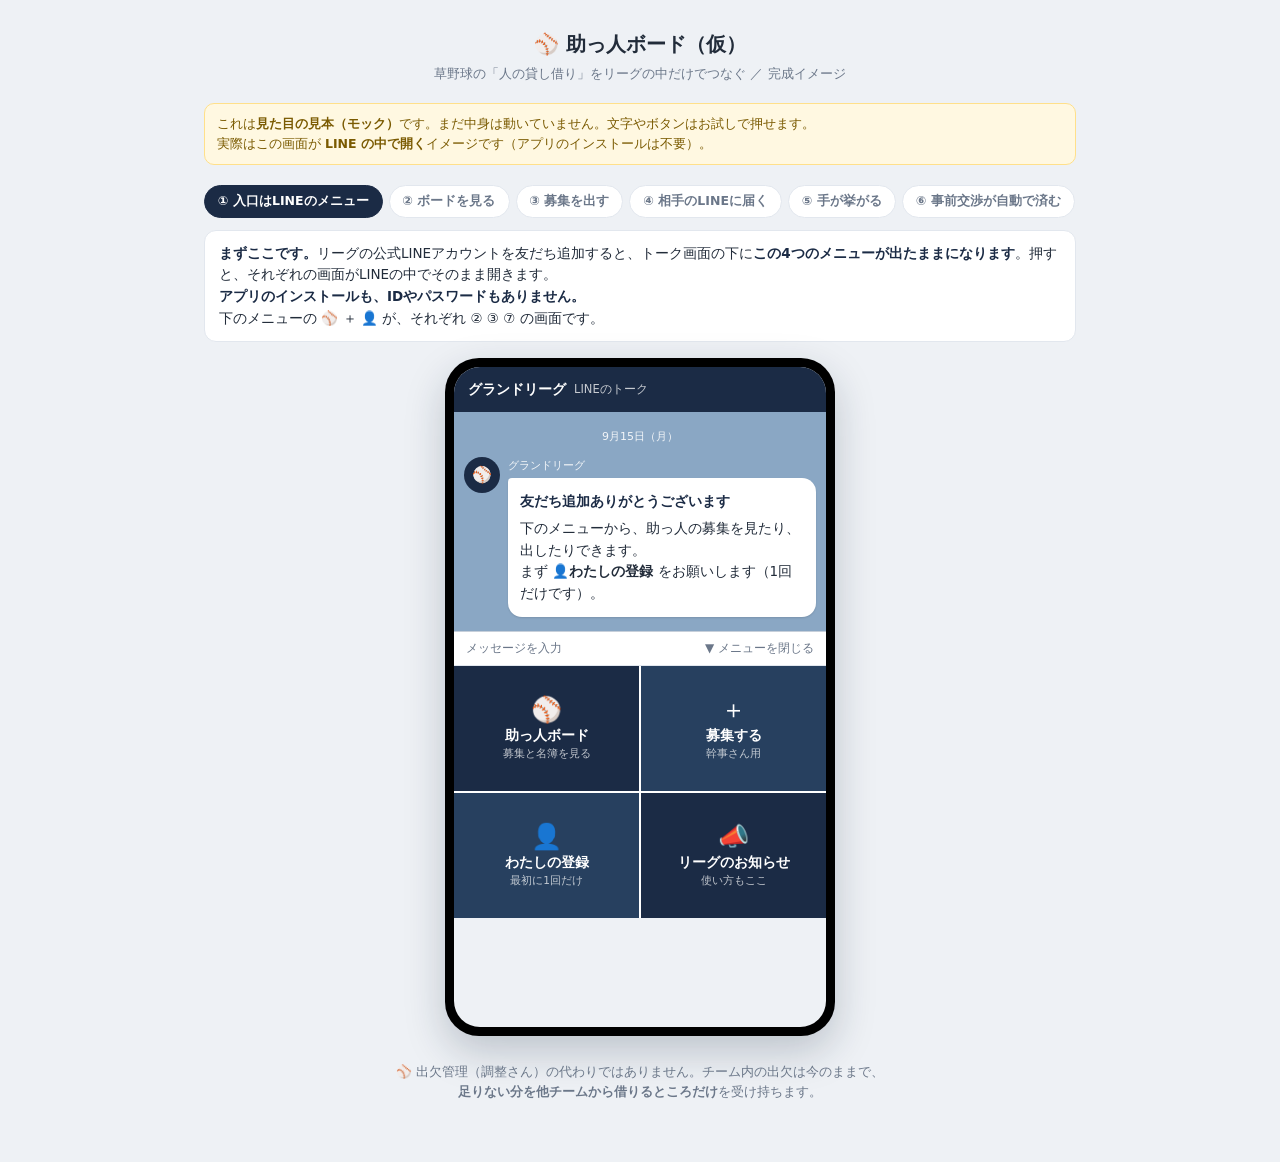
==== commit e4ca962e: "見出しの「連盟」を「リーグ」に、PDFのページ高さを調整 グランドリーグは市の連盟ではなく私設リーグ。 ②が縦に伸びて2ページに割れていたので @page を 625mm に。  Co-Authore" ====
--- a/index.html
+++ b/index.html
@@ -201,7 +201,7 @@
 
 /* ===== PDF用（?flat=1&all=1 を印刷） ===== */
 @media print{
-  @page{size:134mm 545mm;margin:7mm}
+  @page{size:134mm 625mm;margin:7mm}
   body{background:#fff}
   .steps,.note{display:none}
   .shot{margin:0;page-break-after:always;break-after:page}
@@ -215,7 +215,7 @@
 
   <div class="head">
     <h1>⚾ 助っ人ボード（仮）</h1>
-    <p>草野球の「人の貸し借り」を連盟の中だけでつなぐ ／ 完成イメージ</p>
+    <p>草野球の「人の貸し借り」をリーグの中だけでつなぐ ／ 完成イメージ</p>
   </div>
 
   <div class="note">
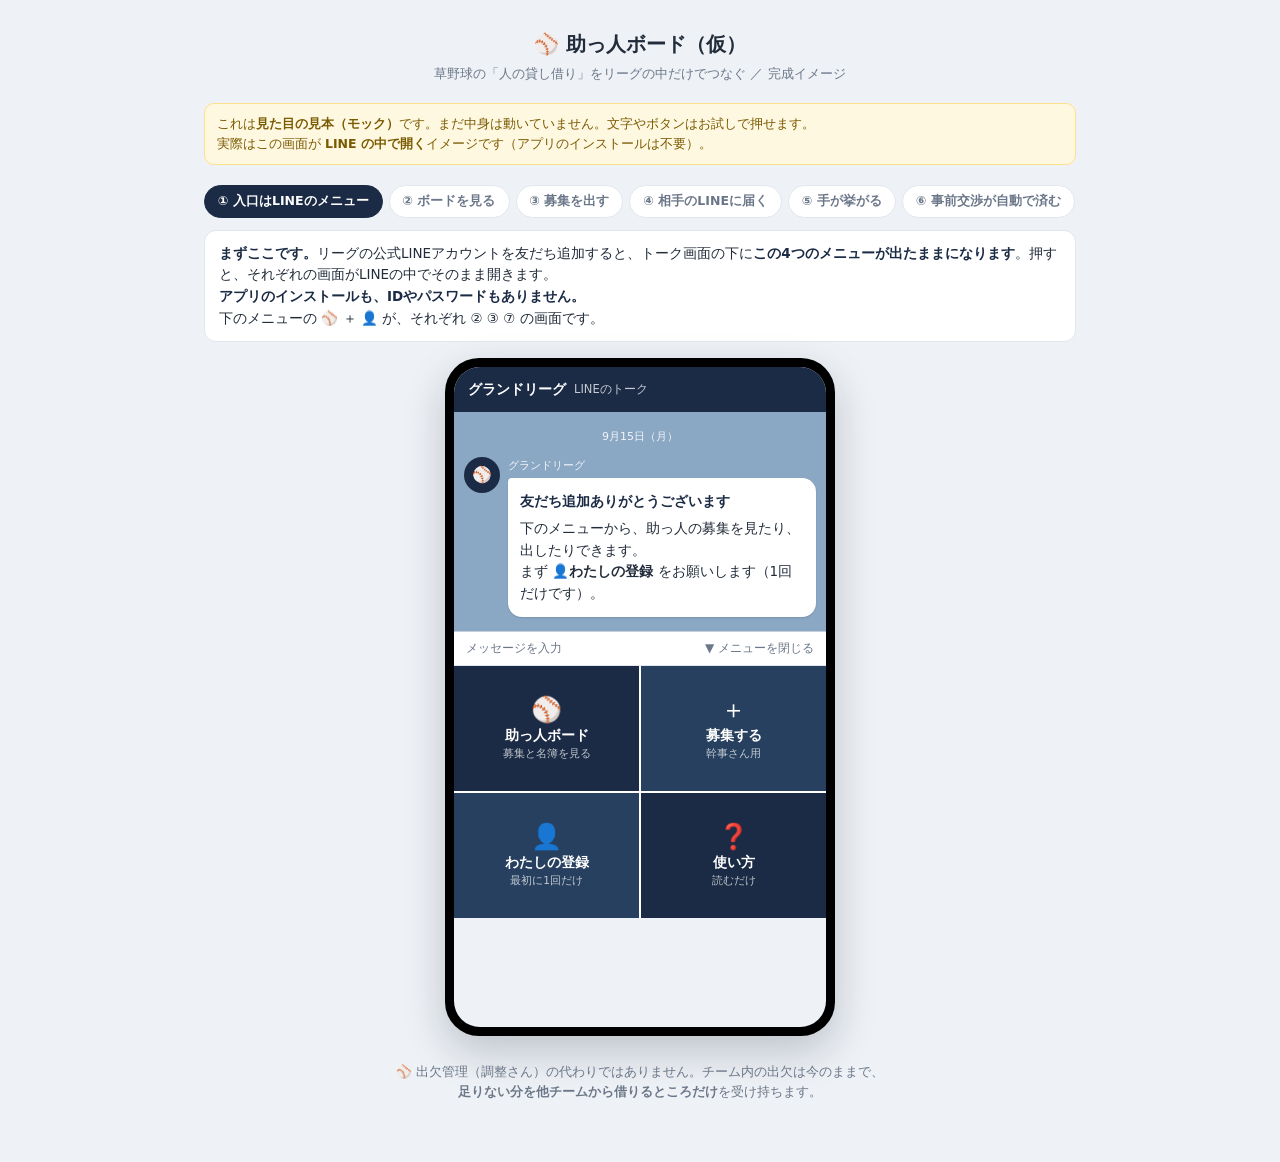
==== commit c146f40f: "リーグ側に定常作業を要求しない設計に変更 「公式LINEをリーグ側が保守するとは思えない」という指摘を反映。 人手が必要な工程を、本人の自己申告か自動取得に寄せた。  - 選手登録：支配下登録リスト（" ====
--- a/index.html
+++ b/index.html
@@ -260,8 +260,8 @@
                 <button class="rmc" onclick="show(6)">
                   <span class="e">👤</span><b>わたしの登録</b><small>最初に1回だけ</small>
                 </button>
-                <button class="rmc" onclick="alert('（見本）リーグからのお知らせや使い方が開きます')">
-                  <span class="e">📣</span><b>リーグのお知らせ</b><small>使い方もここ</small>
+                <button class="rmc" onclick="alert('（見本）使い方の説明が開きます。内容は固定なので、誰かが更新する必要はありません')">
+                  <span class="e">❓</span><b>使い方</b><small>読むだけ</small>
                 </button>
               </div>
             </div>
@@ -360,7 +360,8 @@
               </div>
             </div>
             <div style="font-size:12px;color:var(--sub);margin-top:9px;padding-top:9px;border-top:1px solid var(--edge)">
-              リーグの日程表から自動で出しています（誰も入力していません）。<br>
+              リーグの日程表を毎日自動で読んでいます（<b>誰も入力していません</b>）。<br>
+              チーム名の一覧も、ここから自動で集まります。<br>
               <b>試合が無いチームの選手に優先して通知されます。</b>
             </div>
           </div>
@@ -577,36 +578,26 @@
         <!-- ===== 自分のカード ===== -->
         <div class="panel" id="p-me">
           <div class="f">
-            <div style="font-size:12.5px;font-weight:700;margin-bottom:9px">
-              リーグの登録名簿から、あなたを選んでください
-            </div>
+            <div class="lab">呼ばれ方（本名でなくてOK）</div>
+            <input type="text" value="ゴロー">
+
             <div class="lab">所属チーム</div>
-            <select>
+            <input type="text" list="teamlist" value="西風ベアーズ" placeholder="打ち始めると候補が出ます">
+            <datalist id="teamlist">
               <option>かもめクラブ</option>
-              <option selected>西風ベアーズ</option>
+              <option>西風ベアーズ</option>
               <option>宇品ウィンズ</option>
               <option>安佐クラブ</option>
-              <option>…（リーグ加盟47チーム）</option>
-            </select>
-            <div class="lab">あなたの名前</div>
-            <select>
-              <option selected>ゴロー（背番号 7）</option>
-              <option>…（このチームの登録選手 22人）</option>
-            </select>
+              <option>リーグ外・無所属</option>
+            </datalist>
             <div style="font-size:11.5px;color:var(--sub);margin-top:7px">
-              リーグの<b>支配下登録リスト（47チーム・1,023人）</b>から自動で並びます。
-              自分で打ち込む必要はありません。
-            </div>
-            <div class="row" style="margin-top:10px">
-              <button class="btn ghost" style="font-size:12px" onclick="alert('（見本）リーグに登録が無い方・無所属の方の登録画面が開きます')">名簿に無い・無所属</button>
-              <button class="btn ghost" style="font-size:12px" onclick="alert('（見本）チームの新規登録を申請します。リーグ代表が承認すると、あなたがそのチームの代表になります')">＋ チームを新しく登録</button>
-            </div>
-          </div>
-
-          <div class="f">
-            <div class="lab">呼ばれ方（本名でなくてOK）</div>
-            <input type="text" value="ゴロー">
-            <div class="lab">助っ人でできる守備位置　<span style="color:var(--hot)">※この4つだけ（規約 第14条）</span></div>
+              候補は<b>リーグの日程表から自動で集めた48チーム</b>です（対戦カードに全チーム名が出るため）。
+              打ち始めると絞り込まれます。<b>一覧に無いチーム名は、そのまま打てば登録されます</b>
+              ——新しくできたチームでも、申請や承認は要りません。<br>
+              リーグ外の方・無所属の方は「リーグ外・無所属」を。
+            </div>
+
+            <div class="lab">助っ人でできる守備位置<span style="color:var(--hot)">※この4つだけ（規約 第14条）</span></div>
             <div class="chips">
               <button class="chip on" onclick="tog(this)">ファースト</button>
               <button class="chip on" onclick="tog(this)">サード</button>
@@ -678,9 +669,9 @@
   {id:'p-manage',chip:'⑤ 手が挙がる',bar:'9/20(日) の募集',sub:'かもめクラブ',
    cap:'<b>来た順に自動で確定はしません。</b>代表が選びます。<b>規約の上限（リーグ内の選手は4名まで／リーグ外の人は2名まで・第13条）を画面が数えている</b>ので、うっかり違反できません。<b>連絡先は確定した後にだけ、お互いに出ます。</b>'},
   {id:'p-relay',chip:'⑥ 事前交渉が自動で済む',bar:'グランドリーグ',sub:'LINEのトーク',full:true,
-   cap:'<b>ここがこのアプリの核です。</b>規約第13条の補足で、リーグ内の選手を借りるときは<b>「必ず事前交渉」</b>が義務。いまは知り合いを通じた個別LINEでやっている部分です。<br>助っ人が確定すると、<b>その選手の所属チーム代表にも自動で連絡が飛び、記録が残ります</b>。<b>人脈が無くても、規約どおりに借りられるようになります。</b>'},
-  {id:'p-me',chip:'⑦ 自分の登録',bar:'👤 わたしの助っ人カード',sub:'たけし',
-   cap:'メニューの <b>👤わたしの登録</b> を押すとこれ。<b>選手側の作業はこれ1回だけ。</b>毎週スケジュールを入れる作業はありません。「しばらく休む」で通知を止められるので、抜けずに残ってもらえます。'}
+   cap:'<b>ここがこのアプリの核です。</b>規約第13条の補足で、リーグ内の選手を借りるときは<b>「必ず事前交渉」</b>が義務。いまは知り合いを通じた個別LINEでやっている部分です。<br>助っ人が確定すると、<b>その選手の所属チーム代表にも自動で連絡が飛び、記録が残ります</b>。<b>人脈が無くても、規約どおりに借りられるようになります。</b><br>⚠️ 相手チームから誰も登録していないうちは通知先がないので、その旨を画面に出して、従来どおり個別に連絡してもらいます（<b>登録が増えるほど効いてくる仕組み</b>です）。'},
+  {id:'p-me',chip:'⑦ 自分の登録',bar:'👤 わたしの助っ人カード',sub:'ゴロー',
+   cap:'メニューの <b>👤わたしの登録</b> を押すとこれ。<b>選手側の作業はこれ1回だけ</b>で、毎週スケジュールを入れる作業はありません。「しばらく休む」で通知を止められます。<br>⭐ <b>全部が自己申告です。</b>リーグの名簿と突き合わせたり、誰かが承認したりする工程はありません。チーム名の候補だけは<b>日程表から自動で集まる</b>ので、<b>リーグ側に定常作業が一切発生しません</b>——これがこのアプリ全体の方針です。'}
 ];
 
 const stepsEl=document.getElementById('steps');
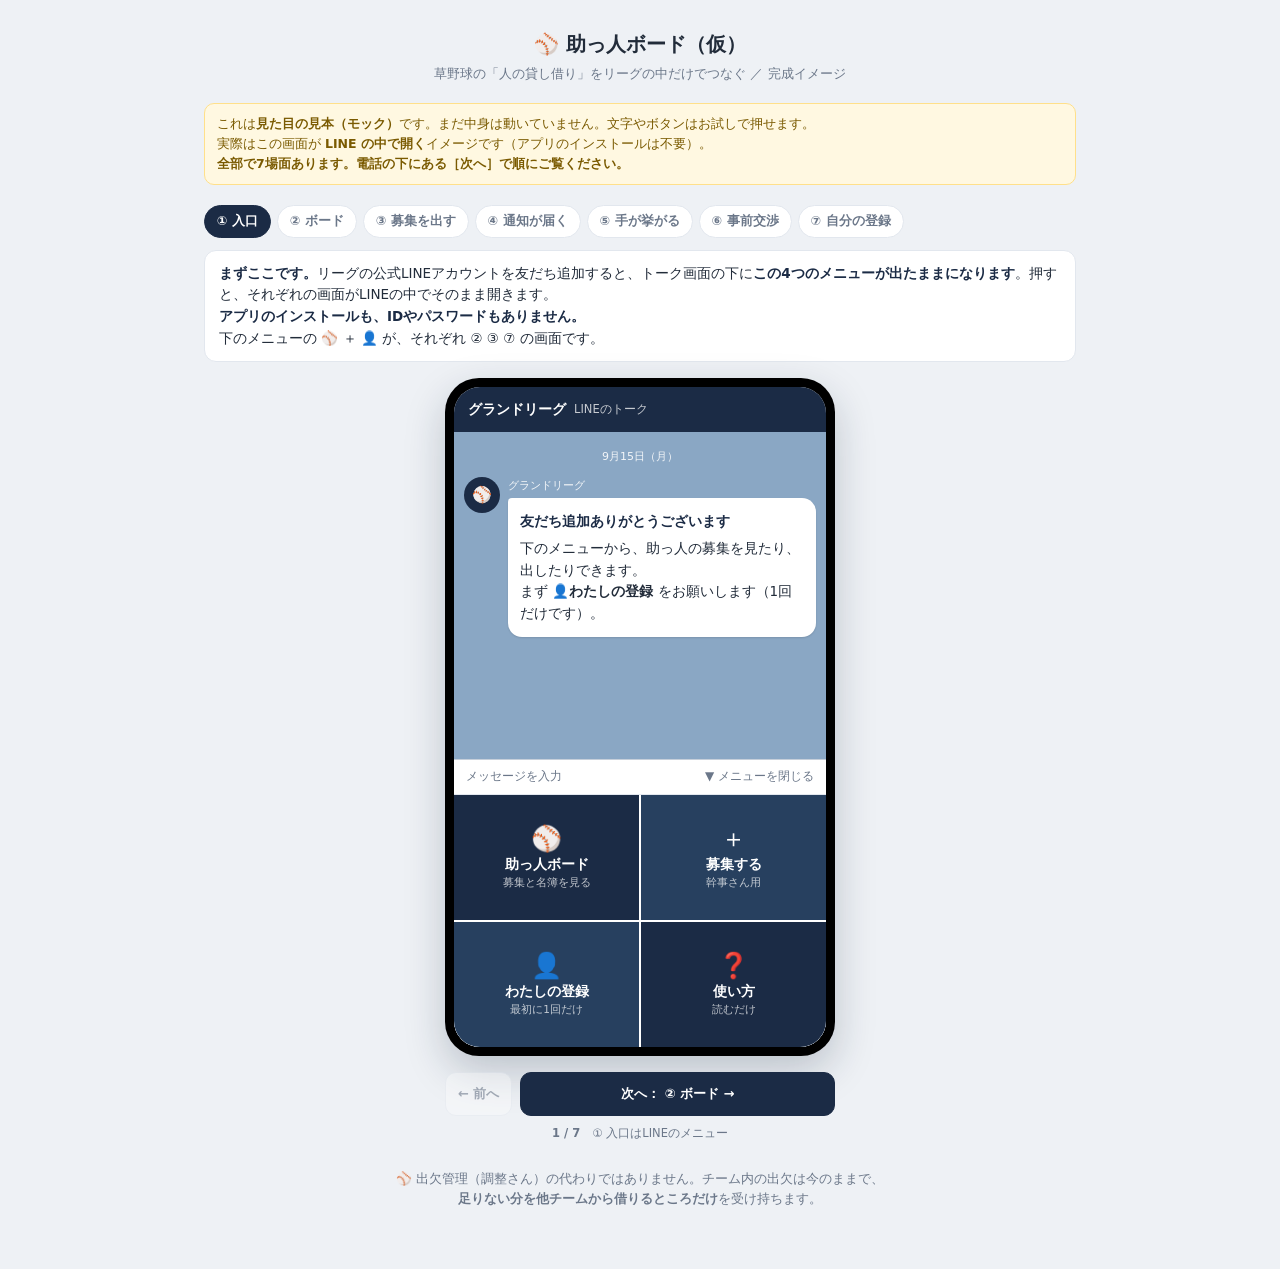
==== commit e697ae30: "場面の送りを［次へ］ボタンにして、チップの見切れを解消 お客様に見せる際、①を触るうちに上部のタブの存在を忘れ、 ③以降が横スクロールで見切れて大事な場面まで到達しない懸念への対応。  - チップを横" ====
--- a/index.html
+++ b/index.html
@@ -34,14 +34,23 @@
 }
 
 /* ===== 場面の切り替え ===== */
-.steps{display:flex;gap:6px;overflow-x:auto;padding:2px 0 12px;scrollbar-width:none}
-.steps::-webkit-scrollbar{display:none}
+.steps{display:flex;flex-wrap:wrap;gap:6px;padding:2px 0 12px}
 .step{
   flex:0 0 auto;border:1px solid var(--edge);background:#fff;color:var(--sub);
-  border-radius:999px;padding:7px 13px;font-size:12.5px;font-weight:600;
+  border-radius:999px;padding:7px 12px;font-size:12.5px;font-weight:600;
   cursor:pointer;white-space:nowrap;font-family:inherit
 }
 .step.on{background:var(--navy);border-color:var(--navy);color:#fff}
+
+/* 場面の送り（電話の真下） */
+.nav{display:flex;align-items:center;gap:8px;max-width:390px;margin:16px auto 0}
+.nav button{
+  border:1px solid var(--edge);background:#fff;border-radius:11px;padding:12px 12px;
+  font-size:13px;font-weight:700;font-family:inherit;cursor:pointer;color:var(--navy)
+}
+.nav .nx{flex:1;background:var(--navy);color:#fff;border-color:var(--navy)}
+.nav button:disabled{opacity:.35;cursor:default}
+.navpos{font-size:11.5px;color:var(--sub);text-align:center;margin:8px auto 0}
 .caption{
   background:#fff;border:1px solid var(--edge);border-radius:12px;
   padding:12px 14px;font-size:13.5px;margin:0 0 16px
@@ -97,6 +106,34 @@
 }
 .tag.gray{background:#eceff3;color:var(--sub)}
 
+/* ボード内のタブ */
+.tabs{display:flex;gap:6px;margin:2px 0 12px}
+.tab{
+  flex:1;border:1px solid var(--edge);background:#fff;border-radius:10px;padding:9px 4px;
+  font-size:12.5px;font-weight:700;color:var(--sub);font-family:inherit;cursor:pointer
+}
+.tab.on{background:var(--navy);border-color:var(--navy);color:#fff}
+.sm{font-size:12px;color:var(--sub);font-weight:400}
+.tline{display:flex;align-items:center;gap:8px;margin-top:7px}
+.tname{font-size:13.5px;font-weight:700;flex:1}
+.dayline{
+  font-size:11.5px;color:#1c5fa8;background:#eef6ff;border:1px solid #cfe3f7;
+  border-radius:9px;padding:8px 10px;margin-bottom:10px;line-height:1.5
+}
+
+/* チーム名の候補（自前。datalist は挙動が不安定なので使わない） */
+.sug{border:1px solid var(--edge);border-radius:10px;background:#fff;margin-top:5px;overflow:hidden}
+.sugi{
+  display:block;width:100%;text-align:left;border:none;border-bottom:1px solid var(--edge);
+  background:#fff;padding:10px 11px;font-size:13px;font-family:inherit;cursor:pointer;color:var(--ink)
+}
+.sugi:last-child{border-bottom:none}
+.sugn{font-size:11px;color:var(--sub);padding:8px 11px;background:var(--soft);border-top:1px solid var(--edge)}
+
+/* 雨天のカードは目立たせる */
+.c.rain{border-color:#f5c2c0;border-left:4px solid var(--hot);background:#fffaf9}
+.rainh{font-size:14px;font-weight:700;color:#b0342f;margin-bottom:7px}
+
 /* 人のカード */
 .p{display:flex;gap:10px;align-items:flex-start;background:var(--card);border:1px solid var(--edge);border-radius:14px;padding:12px;margin-bottom:8px}
 .ico{flex:0 0 38px;height:38px;border-radius:50%;background:#dde4ee;color:var(--navy);display:flex;align-items:center;justify-content:center;font-size:15px;font-weight:700}
@@ -134,7 +171,9 @@
 .hint.warn{background:#fff1f0;border-color:#f5c2c0;color:#b0342f}
 
 /* LINEトーク風 */
-.talk{background:#8aa7c4;min-height:100%;padding:12px 10px}
+/* ⚠️ min-height:100% は親（.panel）が高さ auto なので効かない。
+   .screen 660px − .bar 約43px ＝ 617px を実数で指定する。 */
+.talk{background:#8aa7c4;min-height:615px;padding:12px 10px}
 .tday{text-align:center;font-size:11px;color:#fff;opacity:.9;margin:4px 0 12px}
 .msg{display:flex;gap:8px;margin-bottom:14px;align-items:flex-start}
 .msg>div:not(.oa):not(.bub){flex:1;min-width:0}
@@ -158,7 +197,7 @@
 .me .bub{background:#8de055;border-radius:14px 4px 14px 14px}
 
 /* LINEのメニュー（リッチメニュー） */
-.rmwrap{display:flex;flex-direction:column;min-height:100%}
+.rmwrap{display:flex;flex-direction:column;min-height:615px}
 .rmwrap .top{flex:1;padding:12px 10px 0}
 .rm{flex:0 0 auto;background:#fff;border-top:1px solid #c6cfda}
 .rmbar{display:flex;align-items:center;gap:8px;padding:7px 12px;font-size:12px;color:var(--sub);border-bottom:1px solid var(--edge)}
@@ -183,7 +222,7 @@
 .foot{max-width:640px;margin:26px auto 0;font-size:12.5px;color:var(--sub);text-align:center}
 
 /* ===== 画像書き出し用（?flat=1&s=N） ===== */
-body.flat .steps,body.flat .note{display:none}
+body.flat .steps,body.flat .note,body.flat .nav,body.flat .navpos{display:none}
 body.flat .page{max-width:440px;padding:16px 14px 18px}
 body.flat .head{margin:0 0 12px}
 body.flat .head h1{font-size:18px}
@@ -220,7 +259,8 @@
 
   <div class="note">
     これは<b>見た目の見本（モック）</b>です。まだ中身は動いていません。文字やボタンはお試しで押せます。<br>
-    実際はこの画面が <b>LINE の中で開く</b>イメージです（アプリのインストールは不要）。
+    実際はこの画面が <b>LINE の中で開く</b>イメージです（アプリのインストールは不要）。<br>
+    <b>全部で7場面あります。電話の下にある［次へ］で順にご覧ください。</b>
   </div>
 
   <div class="steps" id="steps"></div>
@@ -314,84 +354,78 @@
 
         <!-- ===== ② ボードを見る ===== -->
         <div class="panel" id="p-board">
-          <div class="sec">🔴 いま募集中（3件）</div>
-
-          <div class="c">
-            <div class="when">9/20(日) 9:00 <span style="font-size:12px;color:var(--sub);font-weight:400">集合 8:30</span></div>
-            <div class="where">竜王公園</div>
-            <div class="team">かもめクラブ</div>
-            <div class="need">あと <b>2人</b> サード ・ ライト</div>
-            <div class="meta">参加費なし ／ 道具お貸しします ／ 誰でも歓迎</div>
-            <div class="say">「初心者歓迎です、わいわい楽しくやってます」</div>
-            <div class="row">
-              <button class="btn" onclick="raise(this)">行けます</button>
-              <button class="btn ghost" onclick="reject(this)">無理です</button>
-            </div>
-          </div>
-
-          <div class="c">
-            <div class="when">9/21(月祝) 13:00 <span style="font-size:12px;color:var(--sub);font-weight:400">集合 12:30</span></div>
-            <div class="where">中電南原研修センター野球場</div>
-            <div class="team">宇品ウィンズ</div>
-            <div class="need">あと <b>1人</b> ファースト</div>
-            <div class="meta">参加費 500円（球代） ／ 道具はご持参ください</div>
-            <div class="row">
-              <button class="btn" onclick="raise(this)">行けます</button>
-              <button class="btn ghost" onclick="reject(this)">無理です</button>
-            </div>
-          </div>
-
-          <div class="c done">
-            <div class="when">9/27(土) 10:00</div>
-            <div class="where">サンブレイズボールパーク</div>
-            <div class="team">安佐クラブ <span class="tag gray">集まりました</span></div>
-          </div>
-
-          <div class="sec">📅 9/20(日) のリーグ日程</div>
-          <div class="c" style="padding:12px">
-            <div style="display:flex;gap:8px;text-align:center">
-              <div style="flex:1">
-                <div style="font-size:22px;font-weight:700;color:var(--sub)">8</div>
-                <div style="font-size:11.5px;color:var(--sub)">試合があるチーム</div>
-              </div>
-              <div style="flex:1;border-left:1px solid var(--edge)">
-                <div style="font-size:22px;font-weight:700;color:#14803c">40</div>
-                <div style="font-size:11.5px;color:var(--sub)">試合が無いチーム</div>
-              </div>
-            </div>
-            <div style="font-size:12px;color:var(--sub);margin-top:9px;padding-top:9px;border-top:1px solid var(--edge)">
-              リーグの日程表を毎日自動で読んでいます（<b>誰も入力していません</b>）。<br>
-              チーム名の一覧も、ここから自動で集まります。<br>
-              <b>試合が無いチームの選手に優先して通知されます。</b>
-            </div>
-          </div>
-
-          <div class="sec">👥 助っ人OKの人（8人）</div>
-          <div class="c" style="padding:11px">
-            <div class="two" style="gap:6px">
-              <div>
-                <select id="fDate" onchange="drawPeople()">
-                  <option value="2026-09-20">9/20(日) で絞る</option>
-                  <option value="2026-09-21">9/21(月祝) で絞る</option>
-                  <option value="">日にちで絞らない</option>
-                </select>
-              </div>
-              <div>
-                <select id="fPos" onchange="drawPeople()">
-                  <option value="">守備位置</option>
-                  <option>ファースト</option><option>サード</option>
-                  <option>レフト</option><option>ライト</option>
-                </select>
-              </div>
-            </div>
-            <div style="margin-top:6px">
-              <select id="fArea" onchange="drawPeople()">
-                <option value="">エリアで絞らない</option>
-                <option>広島市内</option><option>東広島</option><option>北広島</option>
+          <div class="tabs">
+            <button class="tab on" id="tabA" onclick="bTab('A')">🔴 募集中 3件</button>
+            <button class="tab" id="tabB" onclick="bTab('B')">👥 助っ人をさがす</button>
+          </div>
+
+          <!-- タブA：募集中 -->
+          <div id="bA">
+            <div class="c">
+              <div class="when">9/20(日) 9:00 <span class="sm">集合 8:30</span></div>
+              <div class="where">竜王公園</div>
+              <div class="tline"><span class="tname">かもめクラブ</span><span class="tag">あと2人</span></div>
+              <div class="meta">サード・ライト ／ 参加費なし ／ 道具あり</div>
+              <div class="row">
+                <button class="btn" onclick="raise(this)">行けます</button>
+                <button class="btn ghost" style="flex:0 0 84px" onclick="reject(this)">無理</button>
+              </div>
+            </div>
+
+            <div class="c">
+              <div class="when">9/21(月祝) 13:00 <span class="sm">集合 12:30</span></div>
+              <div class="where">中電南原研修センター野球場</div>
+              <div class="tline"><span class="tname">宇品ウィンズ</span><span class="tag">あと1人</span></div>
+              <div class="meta">ファースト ／ 500円（球代） ／ 道具は持参</div>
+              <div class="row">
+                <button class="btn" onclick="raise(this)">行けます</button>
+                <button class="btn ghost" style="flex:0 0 84px" onclick="reject(this)">無理</button>
+              </div>
+            </div>
+
+            <div class="c done">
+              <div class="when">9/27(土) 10:00 <span class="sm">サンブレイズボールパーク</span></div>
+              <div class="tline"><span class="tname">安佐クラブ</span><span class="tag gray">集まりました</span></div>
+            </div>
+
+            <div style="font-size:11.5px;color:var(--sub);text-align:center;margin-top:4px">
+              自分のチームの募集と、その日に自分のチームの試合がある募集は出てきません。
+            </div>
+          </div>
+
+          <!-- タブB：助っ人をさがす -->
+          <div id="bB" style="display:none">
+            <div class="c" style="padding:11px">
+              <select id="fDate" onchange="drawPeople()">
+                <option value="2026-09-20">9/20(日)　かもめクラブの試合</option>
+                <option value="2026-10-04">10/4(日)　かもめクラブの試合</option>
+                <option value="2026-10-17">10/17(土)　かもめクラブの試合</option>
+                <option value="other">その他の日（練習試合など）…</option>
+                <option value="">日にちで絞らない</option>
               </select>
-            </div>
-          </div>
-          <div id="people"></div>
+              <div style="font-size:11px;color:var(--sub);margin-top:5px">
+                候補は<b>リーグ日程表から出した自分のチームの試合日</b>です（年6〜7試合）。
+              </div>
+              <div class="two" style="gap:6px;margin-top:6px">
+                <div>
+                  <select id="fPos" onchange="drawPeople()">
+                    <option value="">守備位置</option>
+                    <option>ファースト</option><option>サード</option>
+                    <option>レフト</option><option>ライト</option>
+                  </select>
+                </div>
+                <div>
+                  <select id="fArea" onchange="drawPeople()">
+                    <option value="">エリア</option>
+                    <option>広島市内</option><option>東広島</option><option>北広島</option>
+                  </select>
+                </div>
+              </div>
+            </div>
+
+            <div class="dayline" id="dayline"></div>
+            <div id="people"></div>
+          </div>
         </div>
 
         <!-- ===== ③ 募集を出す ===== -->
@@ -399,10 +433,14 @@
           <div class="f">
             <div class="lab">日にち</div>
             <select id="nDate" onchange="countTargets()">
-              <option value="2026-09-20">9/20(日)</option>
-              <option value="2026-09-21">9/21(月祝)</option>
-              <option value="2026-09-26">9/26(土)</option>
+              <option value="2026-09-20">9/20(日)　かもめクラブの試合</option>
+              <option value="2026-10-04">10/4(日)　かもめクラブの試合</option>
+              <option value="2026-10-17">10/17(土)　かもめクラブの試合</option>
+              <option value="other">その他の日（練習試合など）…</option>
             </select>
+            <div style="font-size:11px;color:var(--sub);margin-top:5px">
+              リーグ日程表から、自分のチームの試合日が並びます。練習試合は自由に指定できます。
+            </div>
             <div class="two">
               <div><div class="lab">試合開始</div><select><option>9:00</option><option>13:00</option></select></div>
               <div><div class="lab">集合</div><select><option>8:30</option><option>12:30</option></select></div>
@@ -468,19 +506,8 @@
             <div class="where">竜王公園 ／ 集合 8:30</div>
             <div class="team">かもめクラブ <span class="tag">あと1人</span></div>
             <div class="meta">水 20:00 に募集 ／ 6人に通知 → 手が挙がった 2人・無理 1人</div>
-          </div>
-
-          <div class="c" style="padding:12px">
-            <div style="font-size:12.5px;font-weight:700;margin-bottom:8px">規約の上限（第13条）</div>
-            <div style="display:flex;gap:8px;text-align:center">
-              <div style="flex:1">
-                <div style="font-size:19px;font-weight:700;color:var(--navy)">1 <span style="font-size:12px;color:var(--sub)">/ 4名</span></div>
-                <div style="font-size:11px;color:var(--sub)">リーグ内の選手</div>
-              </div>
-              <div style="flex:1;border-left:1px solid var(--edge)">
-                <div style="font-size:19px;font-weight:700;color:var(--navy)">0 <span style="font-size:12px;color:var(--sub)">/ 2名</span></div>
-                <div style="font-size:11px;color:var(--sub)">リーグ外の人</div>
-              </div>
+            <div style="font-size:12px;margin-top:8px;padding-top:8px;border-top:1px solid var(--edge)">
+              <b>規約の上限（第13条）</b>　リーグ内の選手 <b>1/4名</b> ・ リーグ外の人 <b>0/2名</b>
             </div>
           </div>
 
@@ -514,12 +541,53 @@
             </div>
           </div>
 
+          <div class="c rain" id="rainCard" style="margin-top:14px">
+            <div class="rainh">⚠️ 雨で流れたとき</div>
+            <div style="font-size:12.5px;color:#7a4a46">
+              球場を予約したチームが中止を決めたら、<b>当日の朝でもここから確定した助っ人全員にすぐ届きます。</b>
+              無駄足を踏ませると二度と来てもらえないので、ここが一番大事です。
+            </div>
+            <div class="lab">理由（任意・1行）</div>
+            <input type="text" value="雨でグラウンドが使えません">
+            <div class="lab">どちらですか</div>
+            <div class="chips">
+              <button class="chip on" onclick="one(this)">順延（日程は未定）</button>
+              <button class="chip" onclick="one(this)">中止（やらない）</button>
+            </div>
+            <div class="row">
+              <button class="btn" style="background:var(--hot)" onclick="cancelShow(this)">これを知らせる</button>
+            </div>
+
+            <div id="cancelPreview" style="display:none;margin-top:12px;padding-top:12px;border-top:1px solid var(--edge)">
+              <div style="font-size:12px;font-weight:700;color:var(--hot);margin-bottom:8px">送られる内容（計2通）</div>
+
+              <div style="background:var(--soft);border-radius:10px;padding:11px;font-size:12.5px;margin-bottom:8px">
+                <b>助っ人の ゴロー さんへ</b><br>
+                ⚠️ 9/20(日) の試合は<b>順延</b>になりました<br>
+                かもめクラブ ／ 竜王公園<br>
+                <span style="color:var(--sub)">雨でグラウンドが使えません</span><br>
+                日程が決まり次第、また声をかけます
+              </div>
+
+              <div style="background:var(--soft);border-radius:10px;padding:11px;font-size:12.5px">
+                <b>西風ベアーズ 代表へ</b>（事前交渉の相手）<br>
+                ⚠️ 9/20(日) の助っ人の依頼は<b>取り消し</b>になりました<br>
+                <span style="color:var(--sub)">事前交渉の記録も閉じました</span>
+              </div>
+
+              <div style="font-size:12px;color:#0a7a3d;margin-top:10px;padding:9px;background:#e7f7ee;border-radius:9px">
+                ⭐ 順延先の日程が決まったら、<b>［前回来てくれる予定だった人に、もう一度声をかける］</b>
+                が押せます。1人ずつ探し直す必要はありません。
+              </div>
+            </div>
+          </div>
+
           <div class="sec">試合のあとに</div>
           <div class="c">
-            <div style="font-size:13px;color:var(--sub)">来てくれた人に「ありがとう」を記録します。この回数がその人のカードに出ます。</div>
+            <div style="font-size:12.5px;color:var(--sub)">来てくれた回数が、その人のカードに出ます。</div>
             <div class="row">
               <button class="btn navy" onclick="alert('（見本）ゴローさんの助っ人回数が 6回 になります')">来てくれました</button>
-              <button class="btn ghost" style="flex:0 0 110px">来なかった</button>
+              <button class="btn ghost" style="flex:0 0 104px">来なかった</button>
             </div>
           </div>
 
@@ -582,22 +650,16 @@
             <input type="text" value="ゴロー">
 
             <div class="lab">所属チーム</div>
-            <input type="text" list="teamlist" value="西風ベアーズ" placeholder="打ち始めると候補が出ます">
-            <datalist id="teamlist">
-              <option>かもめクラブ</option>
-              <option>西風ベアーズ</option>
-              <option>宇品ウィンズ</option>
-              <option>安佐クラブ</option>
-              <option>リーグ外・無所属</option>
-            </datalist>
+            <input type="text" id="teamInput" value="西風ベアーズ"
+                   placeholder="チーム名を打つと候補が出ます"
+                   oninput="teamSuggest()" onfocus="teamSuggest()">
+            <div id="teamSug" class="sug" style="display:none"></div>
             <div style="font-size:11.5px;color:var(--sub);margin-top:7px">
-              候補は<b>リーグの日程表から自動で集めた48チーム</b>です（対戦カードに全チーム名が出るため）。
-              打ち始めると絞り込まれます。<b>一覧に無いチーム名は、そのまま打てば登録されます</b>
-              ——新しくできたチームでも、申請や承認は要りません。<br>
-              リーグ外の方・無所属の方は「リーグ外・無所属」を。
-            </div>
-
-            <div class="lab">助っ人でできる守備位置<span style="color:var(--hot)">※この4つだけ（規約 第14条）</span></div>
+              候補は<b>リーグ日程表から自動で集めた48チーム</b>。
+              <b>一覧に無いチーム名は、そのまま打てば登録されます</b>（申請も承認も要りません）。
+            </div>
+
+            <div class="lab">助っ人でできる守備位置　<span style="color:var(--hot)">※この4つだけ（規約 第14条）</span></div>
             <div class="chips">
               <button class="chip on" onclick="tog(this)">ファースト</button>
               <button class="chip on" onclick="tog(this)">サード</button>
@@ -648,6 +710,12 @@
       </div>
     </div>
   </div>
+
+  <div class="nav">
+    <button id="navPrev" onclick="step(-1)">← 前へ</button>
+    <button class="nx" id="navNext" onclick="step(1)">次へ</button>
+  </div>
+  <div class="navpos" id="navPos"></div>
 
   <div class="foot">
     ⚾ 出欠管理（調整さん）の代わりではありません。チーム内の出欠は今のままで、<br>
@@ -661,26 +729,34 @@
   {id:'p-menu',chip:'① 入口はLINEのメニュー',bar:'グランドリーグ',sub:'LINEのトーク',full:true,
    cap:'<b>まずここです。</b>リーグの公式LINEアカウントを友だち追加すると、トーク画面の下に<b>この4つのメニューが出たままになります</b>。押すと、それぞれの画面がLINEの中でそのまま開きます。<br><b>アプリのインストールも、IDやパスワードもありません。</b><br>下のメニューの ⚾ ＋ 👤 が、それぞれ ② ③ ⑦ の画面です。'},
   {id:'p-board',chip:'② ボードを見る',bar:'⚾ 助っ人ボード',sub:'グランドリーグ',
-   cap:'メニューの <b>⚾助っ人ボード</b> を押すとこれ。<b>上＝いま人が足りない試合。中＝リーグの日程表から自動で出した「その日、試合が無いチーム」。下＝助っ人をやってもいい人の名簿。</b><br>🟢は「その日は空いてます」（④の通知に答えた結果が自動で入ります）。<b>🔵は日程表から自動で分かる「自分のチームの試合日」</b>＝声をかけても来られない人です。<b>この2つは誰も入力していません。</b><br>右上の ✕ でトーク画面に戻ります。'},
+   cap:'メニューの <b>⚾助っ人ボード</b> を押すとこれ。<b>2つのタブに分けてあります。</b><br><b>🔴募集中</b>＝いま人が足りない試合。押すだけで返事できます。<br><b>👥助っ人をさがす</b>＝呼べる人の名簿。日にち・守備位置・エリアで絞れます。🟢は「その日は空いてます」（④の通知に答えた結果が自動で入る）、<b>🔵は日程表から自動で分かる「自分のチームの試合日」</b>＝声をかけても来られない人。<b>この2つは誰も入力していません。</b><br>右上の ✕ でトーク画面に戻ります。'},
   {id:'p-new',chip:'③ 募集を出す',bar:'＋ 助っ人を募集する',sub:'かもめクラブ',
    cap:'メニューの <b>＋募集する</b> を押すとこれ。<b>チーム代表が使う画面です。</b><br>⚠️ <b>守備位置は規約どおり ファースト・サード・レフト・ライト の4つだけ</b>（第14条）、<b>人数は最大4人</b>（第15条）に制限しました。<b>規約違反の募集は出せません。</b><br>条件を選ぶと下に「<b>何人に通知されます</b>」と出ます（エリアや守備位置を触ってみてください）。'},
   {id:'p-notify',chip:'④ 相手のLINEに届く',bar:'グランドリーグ',sub:'LINEのトーク',full:true,
    cap:'③で募集を出すと、<b>条件に合う人にだけ</b>この案内が届きます。全員には飛びません。<b>「行けます」を押すだけで返事が終わり</b>、画面を開く必要さえありません。'},
   {id:'p-manage',chip:'⑤ 手が挙がる',bar:'9/20(日) の募集',sub:'かもめクラブ',
-   cap:'<b>来た順に自動で確定はしません。</b>代表が選びます。<b>規約の上限（リーグ内の選手は4名まで／リーグ外の人は2名まで・第13条）を画面が数えている</b>ので、うっかり違反できません。<b>連絡先は確定した後にだけ、お互いに出ます。</b>'},
+   cap:'<b>来た順に自動で確定はしません。</b>代表が選びます。<b>規約の上限（リーグ内の選手は4名まで／リーグ外の人は2名まで・第13条）を画面が数えている</b>ので、うっかり違反できません。<b>連絡先は確定した後にだけ、お互いに出ます。</b><br>⚠️ <b>「雨で流れたとき」</b>（赤い枠）が、実は一番大事です。<b>助っ人に無駄足を踏ませると二度と来てもらえない</b>ので、当日の朝でもここから全員に届きます。<b>［これを知らせる］を押すと、実際に送られる文面が出ます。</b>'},
   {id:'p-relay',chip:'⑥ 事前交渉が自動で済む',bar:'グランドリーグ',sub:'LINEのトーク',full:true,
    cap:'<b>ここがこのアプリの核です。</b>規約第13条の補足で、リーグ内の選手を借りるときは<b>「必ず事前交渉」</b>が義務。いまは知り合いを通じた個別LINEでやっている部分です。<br>助っ人が確定すると、<b>その選手の所属チーム代表にも自動で連絡が飛び、記録が残ります</b>。<b>人脈が無くても、規約どおりに借りられるようになります。</b><br>⚠️ 相手チームから誰も登録していないうちは通知先がないので、その旨を画面に出して、従来どおり個別に連絡してもらいます（<b>登録が増えるほど効いてくる仕組み</b>です）。'},
   {id:'p-me',chip:'⑦ 自分の登録',bar:'👤 わたしの助っ人カード',sub:'ゴロー',
    cap:'メニューの <b>👤わたしの登録</b> を押すとこれ。<b>選手側の作業はこれ1回だけ</b>で、毎週スケジュールを入れる作業はありません。「しばらく休む」で通知を止められます。<br>⭐ <b>全部が自己申告です。</b>リーグの名簿と突き合わせたり、誰かが承認したりする工程はありません。チーム名の候補だけは<b>日程表から自動で集まる</b>ので、<b>リーグ側に定常作業が一切発生しません</b>——これがこのアプリ全体の方針です。'}
 ];
 
+/* チップと［次へ］に出す短い名前（見切れないように） */
+const SHORT=['① 入口','② ボード','③ 募集を出す','④ 通知が届く','⑤ 手が挙がる','⑥ 事前交渉','⑦ 自分の登録'];
+let CUR=0;
+
 const stepsEl=document.getElementById('steps');
 SCENES.forEach((s,i)=>{
   const b=document.createElement('button');
-  b.className='step'+(i===0?' on':''); b.textContent=s.chip;
+  b.className='step'+(i===0?' on':''); b.textContent=SHORT[i];
   b.onclick=()=>show(i); stepsEl.appendChild(b);
 });
-function show(i){
+
+function step(d){ show(Math.min(SCENES.length-1,Math.max(0,CUR+d)),true); }
+
+function show(i,scroll){
+  CUR=i;
   document.querySelectorAll('.step').forEach((b,j)=>b.classList.toggle('on',i===j));
   document.querySelectorAll('.panel').forEach(p=>p.classList.remove('on'));
   document.getElementById(SCENES[i].id).classList.add('on');
@@ -689,16 +765,26 @@
   document.getElementById('caption').innerHTML=SCENES[i].cap;
   document.getElementById('body').scrollTop=0;
   document.getElementById('body').style.padding=SCENES[i].full?'0':'12px 12px 24px';
+
+  const pv=document.getElementById('navPrev'), nx=document.getElementById('navNext'), ps=document.getElementById('navPos');
+  if(pv && nx && ps){
+    pv.disabled=(i===0);
+    nx.disabled=(i===SCENES.length-1);
+    nx.textContent=(i<SCENES.length-1)?('次へ： '+SHORT[i+1]+' →'):'これで最後です';
+    ps.innerHTML='<b>'+(i+1)+' / '+SCENES.length+'</b>　'+SCENES[i].chip;
+  }
+  if(scroll){ window.scrollTo({top:0,behavior:'smooth'}); }
 }
 
 /* ===== 見本の選手 ===== */
-const DOW={'2026-09-20':'日祝','2026-09-21':'日祝','2026-09-26':'土'};
+/* 日にちの候補＝リーグ日程表から出した「かもめクラブの試合日」 */
+const DOW={'2026-09-20':'日祝','2026-10-04':'日祝','2026-10-17':'土'};
 
 /* リーグ日程表から取り込んだ「その日に試合があるチーム」（誰も入力しない） */
 const BUSY={
   '2026-09-20':['宇品ウィンズ','安佐クラブ'],
-  '2026-09-21':['かもめクラブ','西風ベアーズ'],
-  '2026-09-26':['安佐クラブ']
+  '2026-10-04':['宇品ウィンズ'],
+  '2026-10-17':['西風ベアーズ','安佐クラブ']
 };
 
 const PLAYERS=[
@@ -713,20 +799,49 @@
 ];
 const busyOn=(d,t)=> !!(d && t && (BUSY[d]||[]).includes(t));
 
+/* ボード内のタブ切替 */
+function bTab(k){
+  document.getElementById('bA').style.display=(k==='A')?'':'none';
+  document.getElementById('bB').style.display=(k==='B')?'':'none';
+  document.getElementById('tabA').classList.toggle('on',k==='A');
+  document.getElementById('tabB').classList.toggle('on',k==='B');
+  document.getElementById('body').scrollTop=0;
+}
+
+/* その日に試合があるチーム数（リーグ日程表より。1日1〜6試合＝2〜12チーム） */
+const BUSYN={'2026-09-20':8,'2026-10-04':6,'2026-10-17':10};
+const LABEL={'2026-09-20':'9/20(日)','2026-10-04':'10/4(日)','2026-10-17':'10/17(土)'};
+
 function drawPeople(){
   const d=document.getElementById('fDate').value;
   const p=document.getElementById('fPos').value;
   const a=document.getElementById('fArea').value;
+
+  const dk=(d && d!=='other')?d:'';        /* 日程表に載っている日だけ照合に使う */
+  const dl=document.getElementById('dayline');
+  if(dk){
+    const b=BUSYN[dk]||0;
+    dl.innerHTML='📅 <b>'+LABEL[dk]+'</b>：リーグ48チームのうち、試合があるのは <b>'+b+'チーム</b>。'+
+      '<b>'+(48-b)+'チーム</b>はこの日は試合がありません。'+
+      '<br>リーグの日程表を毎日自動で読んでいます（誰も入力していません）。';
+    dl.style.display='';
+  }else if(d==='other'){
+    dl.innerHTML='📅 <b>日程表に無い日</b>（練習試合など）。日にちを直接入れて使います。'+
+      '<br>この場合は「その日チームに試合があるか」が分からないので、<b>🔵の判定はつきません</b>。';
+    dl.style.display='';
+  }else{
+    dl.style.display='none';
+  }
   const list=PLAYERS.filter(x=>
     (!p || x.pos.includes(p) || x.pos.includes('どこでも')) &&
     (!a || x.ar.includes(a)) &&
-    (!d || x.dw.includes(DOW[d]))
+    (!dk || x.dw.includes(DOW[dk]))
   );
   const box=document.getElementById('people');
   if(!list.length){ box.innerHTML='<div class="c" style="text-align:center;color:var(--sub);font-size:13px">この条件に合う人はいません</div>'; return; }
   box.innerHTML=list.map(x=>{
-    const busy=busyOn(d,x.t);
-    const st=busy?'busy':(d?(x.ans[d]||'un'):'un');
+    const busy=busyOn(dk,x.t);
+    const st=busy?'busy':(dk?(x.ans[dk]||'un'):'un');
     const label={
       ok:'<span class="ok">🟢 空いてます</span>',
       ng:'<span class="ng">🔴 予定あり</span>',
@@ -741,7 +856,7 @@
     return '<div class="p"><div class="ico">'+x.n[0]+'</div><div class="pinfo">'+
       '<div class="pname">'+x.n+' <span>'+team+'</span></div>'+
       '<div class="pspec">'+x.pos.join('・')+' ／ '+x.lv+' ／ '+x.ar.join('・')+'</div>'+
-      '<div class="pfree">'+(d?label:'')+cnt+call+'</div>'+note+'</div></div>';
+      '<div class="pfree">'+(dk?label:'')+cnt+call+'</div>'+note+'</div></div>';
   }).join('');
 }
 
@@ -751,10 +866,11 @@
   const pos=[...document.querySelectorAll('#nPos .chip.on')].map(b=>b.dataset.v);
   const ar=[...document.querySelectorAll('#nArea .chip.on')].map(b=>b.dataset.v);
   const lv=document.querySelector('#nLv .chip.on').dataset.v;
+  const dk=(d && d!=='other')?d:'';
   const n=PLAYERS.filter(x=>
     x.t!=='かもめクラブ' &&          /* 自分のチームの選手には送らない */
-    !busyOn(d,x.t) &&               /* リーグ日程表：その日チームに試合がある人を除く */
-    x.dw.includes(DOW[d]) &&
+    !busyOn(dk,x.t) &&              /* リーグ日程表：その日チームに試合がある人を除く */
+    (!dk || x.dw.includes(DOW[dk])) &&
     x.ar.some(v=>ar.includes(v)) &&
     (pos.includes('どこでも')||x.pos.some(v=>pos.includes(v)||v==='どこでも')) &&
     (lv==='誰でも'||x.lv==='経験者')
@@ -784,6 +900,37 @@
   b.closest('.row').outerHTML='<div style="font-size:13px;font-weight:700;color:#0a7a3d;margin-top:6px">確定しました。お互いに集合場所と連絡先が届きます</div>';
 }
 function pass(b){ b.closest('.p').style.opacity=.45; b.closest('.row').outerHTML='<div style="font-size:12.5px;color:var(--sub);margin-top:6px">今回は見送りました</div>'; }
+/* チーム名の候補（本番はリーグ日程表から集めた48チームが入る） */
+const TEAMS=['かもめクラブ','安佐クラブ','西風クラブ','西風ベアーズ','宇品ウィンズ',
+             '宇品ブレイブス','広島ウィンズ','海田ファイターズ','リーグ外・無所属'];
+function teamSuggest(){
+  const i=document.getElementById('teamInput');
+  const box=document.getElementById('teamSug');
+  const q=i.value.trim();
+  const exact=(TEAMS.indexOf(q)>=0);
+  const hit=TEAMS.filter(t=>t!==q && (q===''||t.indexOf(q)>=0)).slice(0,5);
+  let html=hit.map(t=>'<button class="sugi" onclick="teamPick(\''+t+'\')">'+t+'</button>').join('');
+  if(exact){
+    html='<div class="sugn">✓ <b>'+q+'</b> はリーグの48チームにあります。変えるときは打ち直してください。</div>';
+  }else if(q && hit.length===0){
+    html='<div class="sugn">候補にありません。<b>「'+q+'」のまま登録できます</b>（新しいチームでも申請や承認は要りません）。</div>';
+  }else if(q){
+    html+='<div class="sugn">候補48チームのうち '+hit.length+' 件。無ければ打ったままで登録できます。</div>';
+  }else{
+    html+='<div class="sugn">リーグ日程表から集めた48チーム。文字を打つと絞り込まれます。</div>';
+  }
+  box.innerHTML=html;
+  box.style.display='';
+}
+function teamPick(t){
+  document.getElementById('teamInput').value=t;
+  document.getElementById('teamSug').style.display='none';
+}
+function cancelShow(b){
+  document.getElementById('cancelPreview').style.display='';
+  b.disabled=true; b.textContent='知らせました';
+  b.style.background='';
+}
 
 show(0); drawPeople(); countTargets();
 
@@ -828,6 +975,7 @@
   }else{
     const n=Math.min(SCENES.length,Math.max(1,parseInt(Q.get('s')||'1',10)));
     show(n-1);
+    if(Q.get('tab')==='B'){ bTab('B'); }
     document.getElementById('caption').before(ttl(n-1));
     measure();
   }
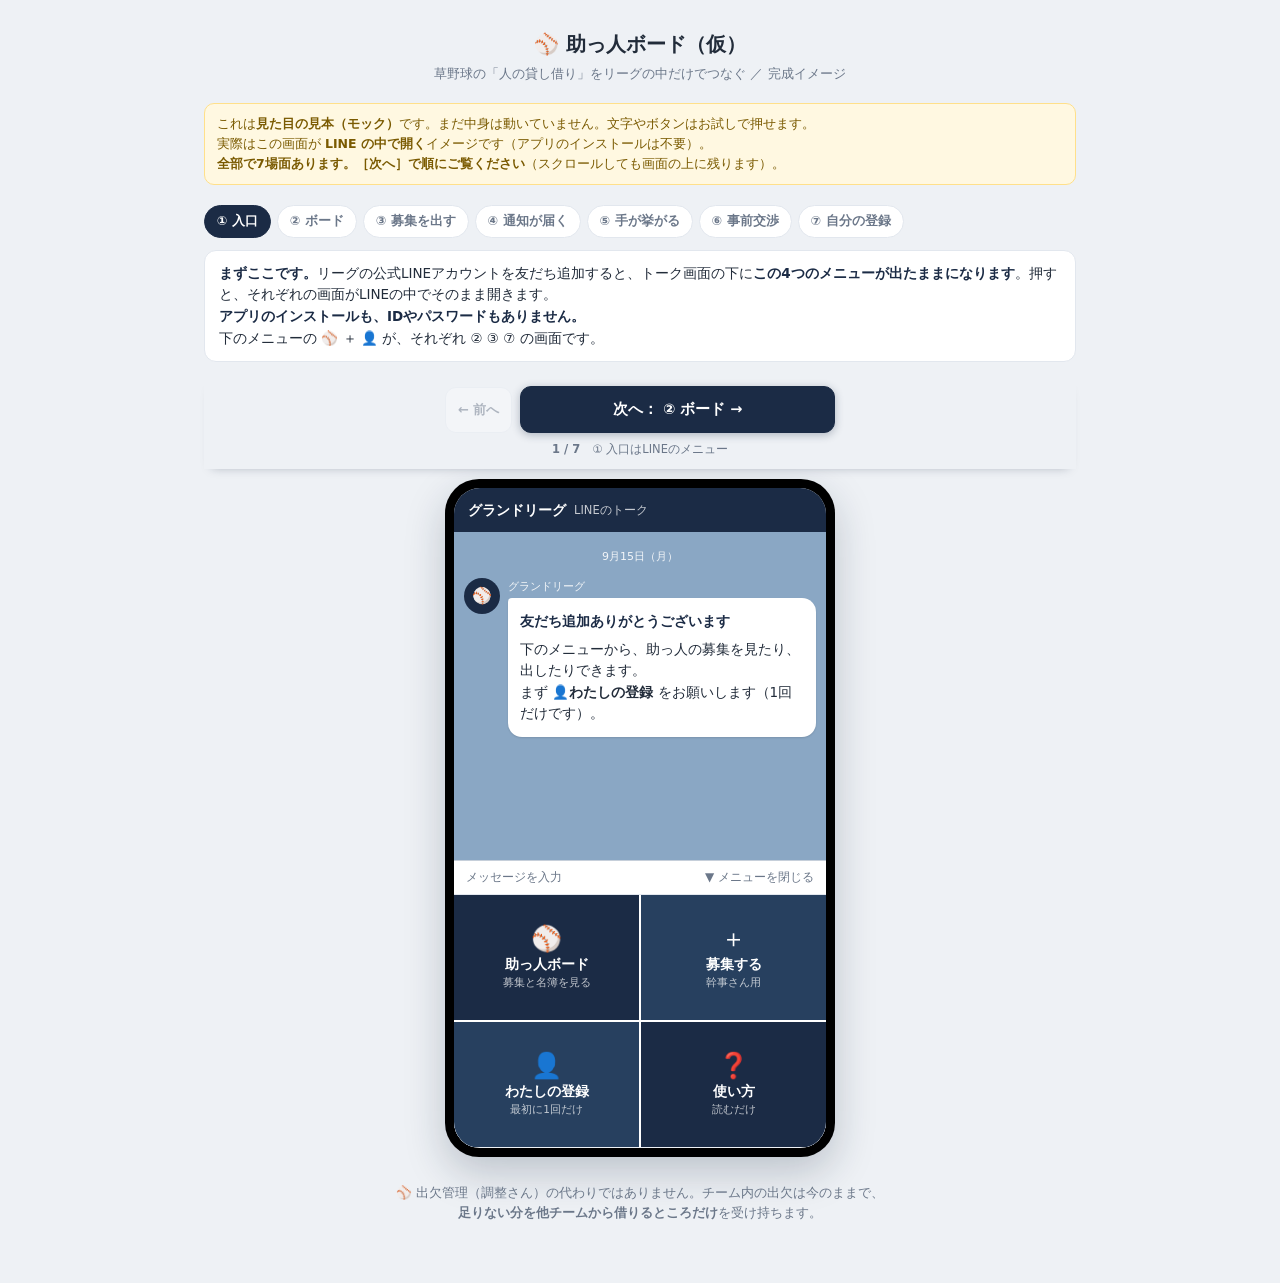
==== commit a6c783d1: "［次へ］を電話の上に移し、スクロールしても貼り付くようにした 「電話の上の方がいい。まだ目立ちづらい」という指摘への対応。  - nav を電話の下から上（説明文の直後）へ移動 - position:" ====
--- a/index.html
+++ b/index.html
@@ -42,15 +42,22 @@
 }
 .step.on{background:var(--navy);border-color:var(--navy);color:#fff}
 
-/* 場面の送り（電話の真下） */
-.nav{display:flex;align-items:center;gap:8px;max-width:390px;margin:16px auto 0}
+/* 場面の送り（電話の上。スクロールしても貼り付いて消えない） */
+.navwrap{
+  position:sticky;top:0;z-index:5;background:var(--bg);
+  padding:8px 0 10px;margin:0 0 10px;box-shadow:0 6px 10px -8px rgba(20,35,60,.35)
+}
+.nav{display:flex;align-items:center;gap:8px;max-width:390px;margin:0 auto}
 .nav button{
-  border:1px solid var(--edge);background:#fff;border-radius:11px;padding:12px 12px;
+  border:1px solid var(--edge);background:#fff;border-radius:11px;padding:13px 12px;
   font-size:13px;font-weight:700;font-family:inherit;cursor:pointer;color:var(--navy)
 }
-.nav .nx{flex:1;background:var(--navy);color:#fff;border-color:var(--navy)}
-.nav button:disabled{opacity:.35;cursor:default}
-.navpos{font-size:11.5px;color:var(--sub);text-align:center;margin:8px auto 0}
+.nav .nx{
+  flex:1;background:var(--navy);color:#fff;border-color:var(--navy);font-size:14.5px;
+  box-shadow:0 2px 8px rgba(27,43,69,.3)
+}
+.nav button:disabled{opacity:.3;cursor:default;box-shadow:none}
+.navpos{font-size:11.5px;color:var(--sub);text-align:center;margin:7px auto 0}
 .caption{
   background:#fff;border:1px solid var(--edge);border-radius:12px;
   padding:12px 14px;font-size:13.5px;margin:0 0 16px
@@ -222,7 +229,7 @@
 .foot{max-width:640px;margin:26px auto 0;font-size:12.5px;color:var(--sub);text-align:center}
 
 /* ===== 画像書き出し用（?flat=1&s=N） ===== */
-body.flat .steps,body.flat .note,body.flat .nav,body.flat .navpos{display:none}
+body.flat .steps,body.flat .note,body.flat .navwrap{display:none}
 body.flat .page{max-width:440px;padding:16px 14px 18px}
 body.flat .head{margin:0 0 12px}
 body.flat .head h1{font-size:18px}
@@ -260,11 +267,19 @@
   <div class="note">
     これは<b>見た目の見本（モック）</b>です。まだ中身は動いていません。文字やボタンはお試しで押せます。<br>
     実際はこの画面が <b>LINE の中で開く</b>イメージです（アプリのインストールは不要）。<br>
-    <b>全部で7場面あります。電話の下にある［次へ］で順にご覧ください。</b>
+    <b>全部で7場面あります。［次へ］で順にご覧ください</b>（スクロールしても画面の上に残ります）。
   </div>
 
   <div class="steps" id="steps"></div>
   <div class="caption" id="caption"></div>
+
+  <div class="navwrap">
+    <div class="nav">
+      <button id="navPrev" onclick="step(-1)">← 前へ</button>
+      <button class="nx" id="navNext" onclick="step(1)">次へ</button>
+    </div>
+    <div class="navpos" id="navPos"></div>
+  </div>
 
   <div class="phone">
     <div class="screen">
@@ -710,12 +725,6 @@
       </div>
     </div>
   </div>
-
-  <div class="nav">
-    <button id="navPrev" onclick="step(-1)">← 前へ</button>
-    <button class="nx" id="navNext" onclick="step(1)">次へ</button>
-  </div>
-  <div class="navpos" id="navPos"></div>
 
   <div class="foot">
     ⚾ 出欠管理（調整さん）の代わりではありません。チーム内の出欠は今のままで、<br>
